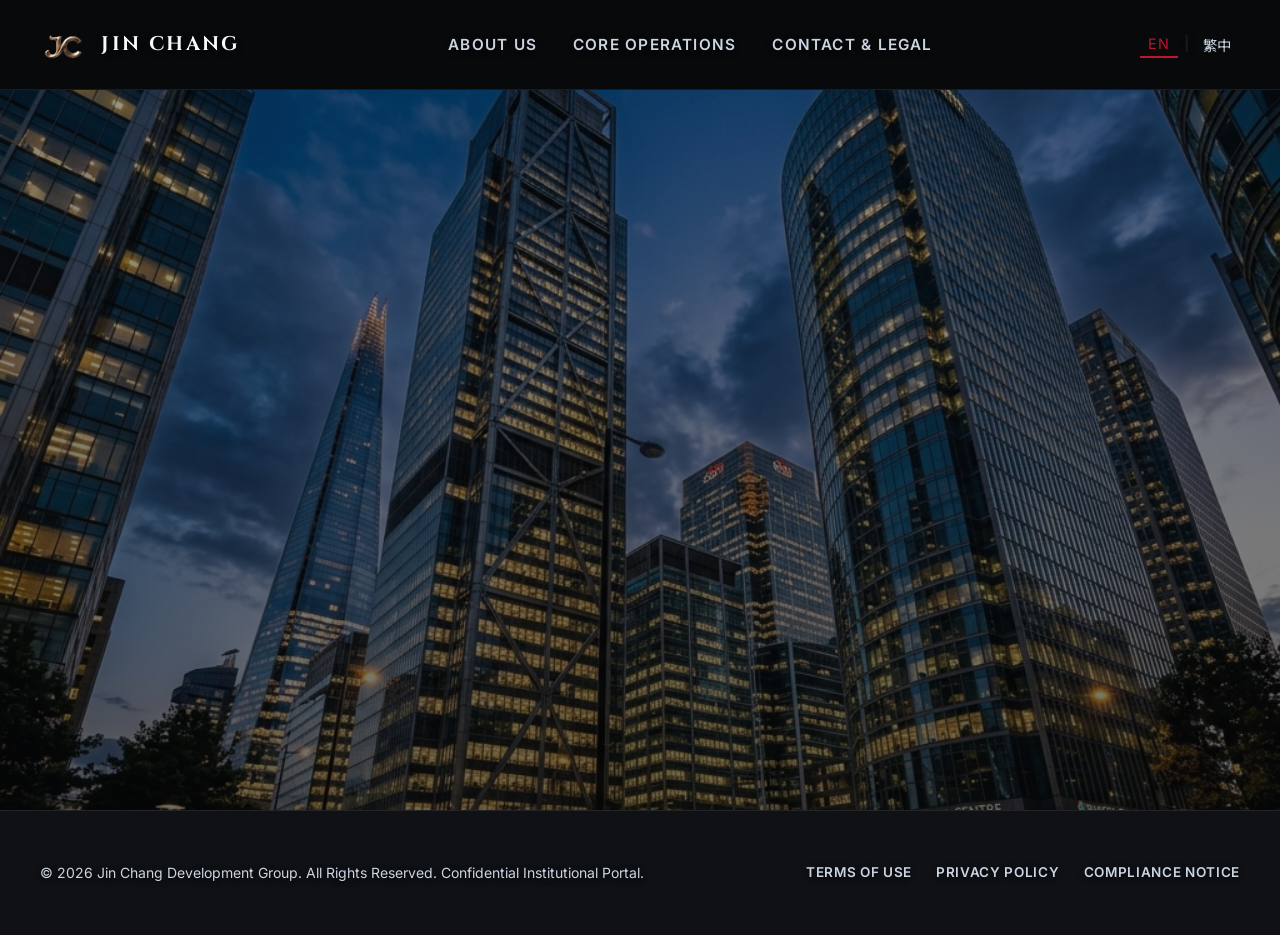
==== index.html @ 1a1d1fd3 "Update contact information and increase base font size" ====
<!DOCTYPE html>
<html lang="zh-Hant-TW" data-lang="zh">

<head>
  <meta charset="UTF-8">
  <meta name="viewport" content="width=device-width, initial-scale=1.0">

  <!-- SEO Meta Tags -->
  <title>Jin Chang 晉昌國際 </title>
  <meta name="description"
    content="晉昌國際 (Jin Chang / Jin Chang Development Group) 是一家專注於跨境資產投資與私募股權的機構。致力於優質資產重組、股權注資與全球資本配置，為機構合作夥伴創造長期價值。">
  <meta name="keywords" content="晉昌國際, 晉昌開發集團, 私募股權, 跨境資產投資, 資產重組, 股權注資, 資本配置, Jin Chang, Private Equity">
  <meta name="author" content="Jin Chang Development Group">

  <!-- Open Graph / Facebook -->
  <meta property="og:type" content="website">
  <meta property="og:url" content="https://www.jinchang.example.com/">
  <meta property="og:title" content="Jin Chang 晉昌國際">
  <meta property="og:description" content="專注於跨境資產重組與私募股權注資，為全球機構合作夥伴提供穩健且具前瞻性的資本配置方案。">
  <meta property="og:image" content="assets/hero-bg.png">

  <!-- Favicon -->
  <link rel="icon" type="image/svg+xml"
    href="data:image/svg+xml,<svg xmlns=%22http://www.w3.org/2000/svg%22 viewBox=%220 0 100 100%22><text y=%22.9em%22 font-size=%2290%22>🏛️</text></svg>">

  <!-- Stylesheet -->
  <link rel="stylesheet" href="css/styles.css">
</head>

<body>

  <!-- Thin Grid Overlay -->
  <div class="bg-grid-overlay"></div>

  <!-- Header Section -->
  <header id="main-header" class="site-header">
    <div class="container header-container">
      <a href="#" class="logo" id="logo-link">
        <!-- High-fidelity Corporate JC Logo Badge -->
        <div class="logo-badge">
          <img src="assets/logo.png" class="logo-image" alt="Jin Chang Logo">
        </div>
        <span class="logo-text">JIN CHANG</span>
      </a>

      <!-- Desktop Navigation -->
      <nav class="desktop-nav" id="desktop-navigation">
        <ul>
          <li>
            <a href="#about" class="nav-link">
              <span class="lang-zh">關於我們</span>
              <span class="lang-en">About Us</span>
            </a>
          </li>
          <li>
            <a href="#operations" class="nav-link">
              <span class="lang-zh">核心運作</span>
              <span class="lang-en">Core Operations</span>
            </a>
          </li>
          <li>
            <a href="#contact" class="nav-link">
              <span class="lang-zh">聯絡與法律</span>
              <span class="lang-en">Contact & Legal</span>
            </a>
          </li>
        </ul>
      </nav>

      <!-- Action Buttons -->
      <div class="header-actions">
        <!-- Language Switcher (Knight Frank Style) -->
        <div class="lang-switcher">
          <button class="lang-btn" id="btn-lang-en">EN</button>
          <span class="lang-divider">|</span>
          <button class="lang-btn" id="btn-lang-zh">繁中</button>
        </div>

        <!-- Mobile Menu Toggle Button -->
        <button id="mobile-menu-toggle" class="burger-menu" aria-label="Open Menu" aria-expanded="false">
          <span></span>
          <span></span>
          <span></span>
        </button>
      </div>
    </div>
  </header>

  <!-- Mobile Drawer Navigation -->
  <div id="mobile-menu" class="mobile-drawer" aria-hidden="true">
    <nav class="mobile-drawer-nav">
      <ul>
        <li>
          <a href="#about" class="mobile-nav-link">
            <span class="lang-zh">關於我們</span>
            <span class="lang-en">About Us</span>
          </a>
        </li>
        <li>
          <a href="#operations" class="mobile-nav-link">
            <span class="lang-zh">核心運作</span>
            <span class="lang-en">Core Operations</span>
          </a>
        </li>
        <li>
          <a href="#contact" class="mobile-nav-link">
            <span class="lang-zh">聯絡與法律</span>
            <span class="lang-en">Contact & Legal</span>
          </a>
        </li>
      </ul>
      <div class="mobile-drawer-actions">
        <a href="#contact" class="btn btn-primary btn-full-width">
          <span class="lang-zh">提交提案</span>
          <span class="lang-en">Submit Proposal</span>
        </a>
      </div>
    </nav>
  </div>

  <main>
    <!-- Hero Section (Bilingual, Knight Frank Split Minimalist Style) -->
    <section id="hero" class="hero-section">
      <div class="container hero-container">
        <div class="hero-content scroll-reveal">
          <span class="hero-badge">
            <span class="lang-zh">私募股權與資產重組</span>
            <span class="lang-en">Private Equity & Asset Realignment</span>
          </span>
          <h1 class="hero-title">
            <span class="lang-zh">跨境資產投資<span>與企業戰略重組</span></span>
            <span class="lang-en">Cross-Border Asset Investment<span>& Strategic Corporate Restructuring</span></span>
          </h1>
          <div class="red-line"></div>
          <p class="hero-subtitle">
            <span class="lang-zh">專注於跨境資本配置、低估值資產重組與股權注資的專業私募股權投資機構，為全球機構合作夥伴與家族辦公室提供穩健且具前瞻性的資本配置方案。</span>
            <span class="lang-en">A bespoke private equity institution managing cross-border capital configuration,
              restructuring of mispriced assets, and strategic equity injections for institutional partners and family
              trusts.</span>
          </p>
          <div class="hero-actions">
            <a href="#contact" class="btn btn-primary">
              <span class="lang-zh">資產收購提案</span>
              <span class="lang-en">Acquisition Proposals</span>
            </a>
            <a href="#about" class="btn btn-secondary">
              <span class="lang-zh">了解機構資訊</span>
              <span class="lang-en">Institutional Access</span>
            </a>
          </div>
        </div>

        <!-- Metric Visual Box -->
        <div class="hero-visual scroll-reveal">
          <div class="hero-visual-box">
            <div class="visual-metric">
              <div class="metric-num">50+</div>
              <div class="metric-label">
                <span class="lang-zh">合作機構</span>
                <span class="lang-en">Partners</span>
              </div>
            </div>
            <div class="visual-metric">
              <div class="metric-num">200+</div>
              <div class="metric-label">
                <span class="lang-zh">成功專案</span>
                <span class="lang-en">Projects</span>
              </div>
            </div>
            <div class="visual-metric">
              <div class="metric-num">99.9%</div>
              <div class="metric-label">
                <span class="lang-zh">上線合規率</span>
                <span class="lang-en">Uptime Compliance</span>
              </div>
            </div>
          </div>
        </div>
      </div>
    </section>

    <!-- About Us Section (關於我們) -->
    <section id="about" class="section-padding">
      <div class="container">
        <div class="about-grid">
          <!-- Institutional Philosophy -->
          <div class="scroll-reveal">
            <span class="section-subtitle">
              <span class="lang-zh">機構概覽</span>
              <span class="lang-en">Institution Profile</span>
            </span>
            <h2 class="section-title">
              <span class="lang-zh">關於我們</span>
              <span class="lang-en">About Us</span>
            </h2>
            <div class="about-philosophy">
              <h3>
                <span class="lang-zh">投資哲學與跨境資本配置</span>
                <span class="lang-en">Investment Philosophy & Capital Allocation</span>
              </h3>
              <p class="lang-zh">
                晉昌國際（Jin Chang Development
                Group）作為一家跨境私募股權與資產投資機構，專注於在全球多個司法管轄區內尋求具備結構性調整空間的資產與企業。我們不對一般公眾提供零售金融或地產仲介服務，而是做為機構合作夥伴在跨境資本配置、債務重組及股權注資時的戰略後盾。
              </p>
              <p class="lang-zh">
                我們堅信「資本保全與價值重塑」的雙重法則。在經濟週期波動中，我們透過深度估值與架構重整，協助面臨流動性瓶頸或治理瓶頸的高價值資產重新恢復生機，進而實現長期、穩健的資本增長。
              </p>
              <p class="lang-en">
                Established on the principles of capital preservation and structural agility, Jin Chang Development
                Group operates as a premier cross-border asset investment and private equity institution. We do not
                provide retail brokerage or general real estate sales to the public. Instead, we act as a strategic
                advisor for institutional partners in managing multi-jurisdictional capital configuration.
              </p>
              <p class="lang-en">
                Our focus lies in unlocking intrinsic value from mispriced corporate assets and distressed holdings,
                restructuring debt profiles, and delivering absolute risk-adjusted returns to our partners through deep
                operational restructuring and capital enhancement.
              </p>
            </div>
          </div>

          <!-- Configuration Pillars -->
          <div class="scroll-reveal capital-pillars">
            <!-- Pillar 1 -->
            <div class="pillar-card">
              <span class="pillar-num">Pillar 01</span>
              <h3 class="pillar-title">
                <span class="lang-zh">資本安全防護</span>
                <span class="lang-en">Capital Preservation</span>
              </h3>
              <p class="pillar-desc">
                <span class="lang-zh">透過跨司法管轄區的信託與法律結構化設計，將地緣政治與匯率風險降至最低，首要確保合夥人核心資產的安全性。</span>
                <span class="lang-en">Minimizing geopolitical and currency risks through rigorous multi-jurisdictional
                  trust and legal structures, ensuring absolute partner asset safety.</span>
              </p>
            </div>
            <!-- Pillar 2 -->
            <div class="pillar-card">
              <span class="pillar-num">Pillar 02</span>
              <h3 class="pillar-title">
                <span class="lang-zh">資產重組活化</span>
                <span class="lang-en">Asset Realignment</span>
              </h3>
              <p class="pillar-desc">
                <span class="lang-zh">專注於價值低估、重組潛力巨大的企業股權與實體資產。藉由債權重組與管理優化，釋放被鎖定的核心資產價值。</span>
                <span class="lang-en">Sourcing undervalued assets and corporate entities to unlock intrinsic value,
                  restructuring debt, and optimizing operational efficiency.</span>
              </p>
            </div>
            <!-- Pillar 3 -->
            <div class="pillar-card">
              <span class="pillar-num">Pillar 03</span>
              <h3 class="pillar-title">
                <span class="lang-zh">機構協同效應</span>
                <span class="lang-en">Institutional Synergy</span>
              </h3>
              <p class="pillar-desc">
                <span class="lang-zh">與全球主權基金、家族辦公室及頂尖金融機構協同合作，建構兼具隱密性與靈活度的股權配置管道。</span>
                <span class="lang-en">Aligning directly with global sovereign wealth funds, family offices, and
                  institutional partners to construct highly flexible and secure investments.</span>
              </p>
            </div>
          </div>
        </div>
      </div>
    </section>

    <!-- Core Operations Section (核心運作流程) -->
    <section id="operations" class="section-padding">
      <div class="container">
        <div class="section-header scroll-reveal">
          <span class="section-subtitle">
            <span class="lang-zh">標準運作流程</span>
            <span class="lang-en">Structured Operations</span>
          </span>
          <h2 class="section-title">
            <span class="lang-zh">核心運作</span>
            <span class="lang-en">Core Operations</span>
          </h2>
          <p class="section-desc">
            <span class="lang-zh">我們針對每一筆資產的收購與注資，皆遵循頂級機構的 4 階段標準運作流程（SOP），以科學、嚴謹的框架保障投資目標的順利達成。</span>
            <span class="lang-en">We follow a strict 4-phase Standard Operating Procedure (SOP) for asset acquisition,
              restructuring, and equity injection, providing a robust risk-insulated framework.</span>
          </p>
        </div>

        <div class="operations-timeline">
          <!-- Stage 1 -->
          <div class="timeline-item scroll-reveal">
            <div class="timeline-badge">I</div>
            <div class="timeline-content">
              <h3 class="timeline-stage-title">Acquisition & Origination</h3>
              <span class="timeline-stage-title-zh">
                <span class="lang-zh">階段一：資產篩選與估值</span>
                <span class="lang-en">Stage 1: Asset Sourcing & Evaluation</span>
              </span>
              <p class="timeline-text">
                <span
                  class="lang-zh">利用全球合作網絡，主動發掘處於特殊狀況、價值被低估或面臨跨境架構調整需求的優質實體資產與股權。經由內部專家小組初步篩選後，進行基於現金流與清算價值的評估。</span>
                <span class="lang-en">Rigorous identification of undervalued, distressed, or operationally bottlenecked
                  assets. We apply strict proprietary filters to isolate assets with significant structural
                  upside.</span>
              </p>
            </div>
          </div>

          <!-- Stage 2 -->
          <div class="timeline-item scroll-reveal">
            <div class="timeline-badge">II</div>
            <div class="timeline-content">
              <h3 class="timeline-stage-title">Due Diligence & Structuring</h3>
              <span class="timeline-stage-title-zh">
                <span class="lang-zh">階段二：架構設計與深度審查</span>
                <span class="lang-en">Stage 2: Structuring & Audits</span>
              </span>
              <p class="timeline-text">
                <span class="lang-zh">啟動法務、財務、稅務及跨境監管合規的全面盡職調查。針對資產特性設計精準的持股架構與風險隔離機制，以確保交易結構在稅務效益與合規性上達到最優配置。</span>
                <span class="lang-en">Exhaustive legal, fiscal, and operational audits. Our multi-jurisdictional experts
                  structure tax-efficient, risk-insulated investment vehicles to safeguard partner capital.</span>
              </p>
            </div>
          </div>

          <!-- Stage 3 -->
          <div class="timeline-item scroll-reveal">
            <div class="timeline-badge">III</div>
            <div class="timeline-content">
              <h3 class="timeline-stage-title">Capital Injection & Revitalization</h3>
              <span class="timeline-stage-title-zh">
                <span class="lang-zh">階段三：私募注資與營運活化</span>
                <span class="lang-en">Stage 3: Equity Injection & Revitalization</span>
              </span>
              <p class="timeline-text">
                <span
                  class="lang-zh">執行股權收購或結構性債資注入，提供資產重整所需的流動性。同時，派駐核心重組團隊介入資產營運或改組董事會，實施降本增效、資產處置等重組措施，徹底活化資產效能。</span>
                <span class="lang-en">Direct private equity deployment paired with operational restructuring. We
                  overhaul management, streamline cost structures, and inject liquidity to revive asset
                  efficiency.</span>
              </p>
            </div>
          </div>

          <!-- Stage 4 -->
          <div class="timeline-item scroll-reveal">
            <div class="timeline-badge">IV</div>
            <div class="timeline-content">
              <h3 class="timeline-stage-title">Value Realization & Exit</h3>
              <span class="timeline-stage-title-zh">
                <span class="lang-zh">階段四：退出機制與價值實現</span>
                <span class="lang-en">Stage 4: Exit & Realization</span>
              </span>
              <p class="timeline-text">
                <span
                  class="lang-zh">當資產營運與財務指標達到預期軌道後，透過跨國併購（M&A）、管理層回購（MBO）或特定機構私募轉讓等成熟管道實施股權退出，為合作之機構投資人實現溢價回報與資本套現。</span>
                <span class="lang-en">Executing planned exits through mergers & acquisitions (M&A), management buyouts
                  (MBO), or structured secondary market transactions, delivering optimized returns.</span>
              </p>
            </div>
          </div>
        </div>
      </div>
    </section>

    <!-- Contact & Legal Notice Section (聯絡與法律合規) -->
    <section id="contact" class="section-padding">
      <div class="container">
        <div class="contact-grid">
          <!-- Left side: Contact Channels -->
          <div class="scroll-reveal contact-info-block">
            <div>
              <span class="section-subtitle">
                <span class="lang-zh">聯絡諮詢</span>
                <span class="lang-en">Connect With Us</span>
              </span>
              <h2 class="section-title">
                <span class="lang-zh">投資人關係</span>
                <span class="lang-en">Investor Relations</span>
              </h2>
              <p class="section-desc" style="margin-bottom: 20px;">
                <span class="lang-zh">本機構僅受理合格機構投資者與資產收購提案之諮詢，不對公眾開放零售業務。</span>
                <span class="lang-en">We accept inquiries solely from qualified institutional investors and asset
                  acquisition proposals. No retail brokerage is provided.</span>
              </p>
            </div>

            <div class="contact-channel">
              <h4>
                <span class="lang-zh">資產收購與股權重組提案專用信箱</span>
                <span class="lang-en">Asset Acquisition Proposals</span>
              </h4>
              <p>jcdevsupport@jinchangdev.com</p>
            </div>

            <div class="contact-channel">
              <h4>
                <span class="lang-zh">機構合夥人關係聯絡信箱</span>
                <span class="lang-en">Investor Relations</span>
              </h4>
              <p>jcdevsupport@jinchangdev.com</p>
            </div>

            <div class="contact-channel">
              <h4>
                <span class="lang-zh">公司電話</span>
                <span class="lang-en">Company Phone</span>
              </h4>
              <p>02-2462-2597</p>
            </div>

            <div class="contact-channel">
              <h4>
                <span class="lang-zh">總部地址</span>
                <span class="lang-en">Headquarters</span>
              </h4>
              <p>22nd Floor, No. 285, Section 2, Taiwan Avenue, Taichung City</p>
              <span class="detail-label">
                <span class="lang-zh">台中市西區台灣大道二段285號22樓</span>
                <span class="lang-en">22nd Floor, No. 285, Section 2, Taiwan Avenue, West District, Taichung City</span>
              </span>
            </div>
          </div>

          <!-- Right side: Contact Form -->
          <div class="scroll-reveal contact-form-card">
            <form id="contact-form" novalidate>
              <!-- Honeypot Field for Spam Protection (Bots will fill this, humans won't see it) -->
              <input type="text" name="_honey" style="display:none" tabindex="-1" autocomplete="off">
              
              <div class="form-group">
                <label for="company" class="form-label-styled">
                  <span class="lang-zh">機構或企業全稱 *</span>
                  <span class="lang-en">Institution Name *</span>
                </label>
                <input type="text" id="company" name="company" class="form-input-styled" required
                  autocomplete="organization">
                <span class="error-msg" id="company-error">
                  <span class="lang-zh">請輸入機構或企業名稱</span>
                  <span class="lang-en">Please enter your institution name</span>
                </span>
              </div>

              <div class="form-row">
                <div class="form-group">
                  <label for="name" class="form-label-styled">
                    <span class="lang-zh">聯絡代表人 *</span>
                    <span class="lang-en">Representative Name *</span>
                  </label>
                  <input type="text" id="name" name="name" class="form-input-styled" required autocomplete="name">
                  <span class="error-msg" id="name-error">
                    <span class="lang-zh">請輸入代表人姓名</span>
                    <span class="lang-en">Please enter representative name</span>
                  </span>
                </div>
                <div class="form-group">
                  <label for="email" class="form-label-styled">
                    <span class="lang-zh">機構公務信箱 *</span>
                    <span class="lang-en">Institutional Email *</span>
                  </label>
                  <input type="email" id="email" name="email" class="form-input-styled" required autocomplete="email">
                  <span class="error-msg" id="email-error">
                    <span class="lang-zh">請輸入正確的機構電子信箱</span>
                    <span class="lang-en">Please enter a valid institutional email</span>
                  </span>
                </div>
              </div>

              <div class="form-group">
                <label for="message" class="form-label-styled">
                  <span class="lang-zh">提案或諮詢概述 *</span>
                  <span class="lang-en">Proposal / Inquiry Details *</span>
                </label>
                <textarea id="message" name="message" class="form-input-styled text-area" required></textarea>
                <span class="error-msg" id="message-error">
                  <span class="lang-zh">請輸入您的提案或諮詢概述</span>
                  <span class="lang-en">Please enter inquiry details</span>
                </span>
              </div>

              <button type="submit" class="btn btn-primary btn-full-width" id="form-submit-btn">
                <span class="lang-zh">安全送出諮詢表單</span>
                <span class="lang-en">Submit Secure Inquiry</span>
              </button>

              <div id="form-success-msg" class="success-message" aria-live="polite">
                <span class="lang-zh">諮詢表單已安全加密送出。我們的投資團隊將於48小時內進行評估與回覆。</span>
                <span class="lang-en">Inquiry successfully encrypted and dispatched. Our investment team will review
                  within 48 hours.</span>
              </div>
            </form>
          </div>
        </div>

        <!-- Compliance Legal Notice (密密麻麻法律免責聲明小字，極重要) -->
        <div class="legal-notice-box scroll-reveal">
          <h3 class="legal-notice-title">
            <span class="lang-zh">法規合規與免責聲明</span>
            <span class="lang-en">Compliance & Legal Disclaimers</span>
          </h3>
          <div class="legal-notice-text">
            <div class="lang-zh">
              <p>
                <strong>重要法律聲明：</strong>晉昌開發集團（連同其子公司、關聯企業及管理的投資主體，合稱「晉昌國際」或「晉昌資本」）為一家獨立的跨境私募股權與資產投資機構。本網站所載資訊僅供參考，且僅針對台灣、香港、新加坡、美國、英國及其他適用司法管轄區內相關金融法規所定義之「專業投資者」、「合格機構買家」、「合格投資人」及「符合條件之交易對手」。本網站並非針對一般散戶或公眾成員，且其所載資訊亦無意分發予散戶或公眾成員使用。
              </p>
              <p>
                <strong>無要約或招攬：</strong>在任何情況下，本網站上的任何內容均不得解釋為出售要約、招攬購買要約或購買任何證券、衍生性商品、共同基金、不動產投資信託（REIT）或其他金融工具的建議。晉昌國際不向一般散戶招攬公眾存款，亦不提供散戶財富管理、證券經紀或大眾地產仲介服務。本網站亦不對外宣傳或招募公眾投資計劃。
              </p>
              <p>
                <strong>投資風險聲明：</strong>私募股權與跨境資產收購涉及極高的風險、複雜性及低流動性。在不良資產重組與企業資本重整中的資本配置可能導致所部署資本的全部損失。過去的結構性表現不保證未來的結果，多司法管轄區資產的價值受到利率、外匯管制、稅法修訂及地緣關係變動等因素的劇烈波動影響。機構合夥人在與晉昌國際進行任何交易之前，必須完全依賴其自身獨立的法律、財務及稅務盡職調查。
              </p>
              <p>
                <strong>法規限制：</strong>本網站資訊的分發在某些司法管轄區可能受到法律限制。訪問本網站的人員必須自行了解並遵守所有適用限制。訪問本網站即代表您證明自己符合機構交易對手的法規條件，並同意遵守晉昌國際的服務條款及隱私權政策。
              </p>
            </div>
            <div class="lang-en">
              <p>
                <strong>IMPORTANT NOTICE:</strong> JIN CHANG DEVELOPMENT GROUP (together with its subsidiaries,
                affiliates, and managed investment entities, collectively referred to as "Jin Chang") is an independent
                cross-border private equity and asset investment firm. The information provided on this website is for
                informational purposes only and is intended exclusively for "professional investors," "qualified
                institutional buyers," "accredited investors," and "eligible counterparties" under the relevant
                financial regulations of Taiwan, Hong Kong, Singapore, the United States, the United Kingdom, and other
                applicable jurisdictions. This website is NOT directed at, and the information contained herein is not
                intended for distribution to or use by, retail clients or members of the general public.
              </p>
              <p>
                <strong>NO OFFER OR SOLICITATION:</strong> Under no circumstances should any material on this website be
                construed as an offer to sell, a solicitation of an offer to buy, or a recommendation to purchase any
                security, derivative, mutual fund, real estate investment trust (REIT), or other financial instruments.
                Jin Chang does not solicit public deposits, nor does it offer retail wealth management, brokerage, or
                real estate agency services to individual retail clients. No public investment funds or collective
                investment schemes are marketed on or through this website.
              </p>
              <p>
                <strong>INVESTMENT RISK STATEMENT:</strong> Private equity and cross-border asset acquisitions involve
                an exceptionally high degree of risk, complexity, and illiquidity. Capital allocations in distressed
                asset restructuring and corporate recapitalization may result in a total loss of the capital deployed.
                Past structural performance is not a guarantee of future outcomes, and valuations of
                multi-jurisdictional assets are subject to severe fluctuations arising from interest rates, foreign
                exchange controls, tax law revisions, and changes in geopolitical relationships. Institutional partners
                must rely solely on their own independent legal, financial, and tax due diligence prior to executing any
                transaction with Jin Chang.
              </p>
              <p>
                <strong>REGULATORY RESTRICTIONS:</strong> The distribution of information on this website may be
                restricted by law in certain jurisdictions. Persons who access this website are required to inform
                themselves of, and to observe, any such restrictions. By accessing this website, you certify that you
                meet the regulatory qualifications of an institutional counterparty and agree to be bound by the Terms
                of Use and Privacy Policy of Jin Chang.
              </p>
            </div>
          </div>
        </div>
      </div>
    </section>
  </main>

  <!-- Footer Section (極簡) -->
  <footer class="site-footer">
    <div class="container footer-container">
      <p class="footer-copy">
        <span class="lang-zh">&copy; 2026 晉昌開發集團 版權所有. 機密機構特許門戶.</span>
        <span class="lang-en">&copy; 2026 Jin Chang Development Group. All Rights Reserved. Confidential Institutional
          Portal.</span>
      </p>
      <div class="footer-links">
        <a href="#" class="footer-link">
          <span class="lang-zh">使用條款</span>
          <span class="lang-en">Terms of Use</span>
        </a>
        <a href="#" class="footer-link">
          <span class="lang-zh">隱私權政策</span>
          <span class="lang-en">Privacy Policy</span>
        </a>
        <a href="#" class="footer-link">
          <span class="lang-zh">合規聲明</span>
          <span class="lang-en">Compliance Notice</span>
        </a>
      </div>
    </div>
  </footer>

  <!-- Scripts -->
  <script src="js/main.js" defer></script>
</body>

</html>
---- css/styles.css ----
/* ==========================================================================
   Jin Chang (晉昌國際) - Knight Frank Corporate Style System
   ========================================================================== */

/* --------------------------------------------------------------------------
   1. Google Fonts Import (Cinzel for Headers, Inter & Noto Sans TC for Body)
   -------------------------------------------------------------------------- */
@import url('https://fonts.googleapis.com/css2?family=Cinzel:wght@400;500;600;700;800&family=Inter:wght@300;400;500;600;700&family=Noto+Sans+TC:wght@300;400;500;700;900&display=swap');

:root {
  /* Color Palette - Knight Frank Corporate Dark Style */
  --bg-base: #08090b;
  --bg-surface: #0f1115;
  --bg-surface-opaque: #0d0f12;
  --border-color: rgba(255, 255, 255, 0.08);
  --border-color-muted: rgba(255, 255, 255, 0.03);
  
  --primary: #c3142f; /* Knight Frank Signature Crimson Red */
  --primary-glow: rgba(195, 20, 47, 0.15);
  --primary-hover: #a61026;
  
  --accent: #f8f9fa; /* Off-White accent */
  --text-main: #f8fafc; /* Lighter Slate Gray */
  --text-muted: #cbd5e1; /* Lighter Slate Gray for better contrast */
  --text-inverse: #ffffff;

  /* Effects & Borders */
  --shadow-sm: 0 2px 8px rgba(15, 23, 42, 0.04);
  --shadow-md: 0 10px 30px rgba(15, 23, 42, 0.06);
  --shadow-lg: 0 20px 50px rgba(15, 23, 42, 0.1);
  
  --glass-bg: rgba(255, 255, 255, 0.9);
  --glass-border: rgba(197, 168, 128, 0.1);
  --glass-blur: blur(12px);
  
  --transition-fast: 0.2s cubic-bezier(0.25, 1, 0.5, 1);
  --transition-normal: 0.4s cubic-bezier(0.25, 1, 0.5, 1);
  --transition-slow: 0.8s cubic-bezier(0.25, 1, 0.5, 1);
  
  --radius-sm: 2px; /* Sharp, precise borders */
  --radius-md: 4px;
  --radius-lg: 8px;
  --radius-full: 9999px;

  /* Fonts */
  --font-serif: 'Cinzel', serif;
  --font-sans: 'Inter', 'Noto Sans TC', -apple-system, BlinkMacSystemFont, "Segoe UI", Roboto, sans-serif;
  
  --header-height: 90px;
}

/* --------------------------------------------------------------------------
   2. Language Switching Display Logic (Genius CSS display switcher)
   -------------------------------------------------------------------------- */
[data-lang="zh"] .lang-en {
  display: none !important;
}

[data-lang="en"] .lang-zh {
  display: none !important;
}

/* --------------------------------------------------------------------------
   3. Reset & Base Styles
   -------------------------------------------------------------------------- */
*, *::before, *::after {
  box-sizing: border-box;
  margin: 0;
  padding: 0;
}

html {
  font-size: 18px;
  scroll-behavior: smooth;
  scroll-padding-top: var(--header-height);
  background-color: var(--bg-base);
}

body {
  font-family: var(--font-sans);
  background: 
    linear-gradient(rgba(8, 9, 11, 0.4), rgba(8, 9, 11, 0.6)),
    url('../assets/financial_skyscrapers.png') no-repeat center center fixed;
  background-size: cover;
  color: var(--text-main);
  text-shadow: 0 2px 6px rgba(0, 0, 0, 0.8);
  line-height: 1.7;
  -webkit-font-smoothing: antialiased;
  -moz-osx-font-smoothing: grayscale;
  overflow-x: hidden;
  position: relative;
  transition: background-color var(--transition-normal), color var(--transition-normal);
}

a {
  color: inherit;
  text-decoration: none;
  transition: color var(--transition-fast);
}

ul, ol {
  list-style: none;
}

img, svg {
  max-width: 100%;
  height: auto;
  display: block;
}

button, input, select, textarea {
  font-family: inherit;
  font-size: inherit;
  color: inherit;
  background: none;
  border: none;
  outline: none;
}

button {
  cursor: pointer;
}

/* Scrollbar */
::-webkit-scrollbar {
  width: 6px;
}
::-webkit-scrollbar-track {
  background: var(--bg-base);
}
::-webkit-scrollbar-thumb {
  background: var(--border-color);
  border-radius: var(--radius-full);
}
::-webkit-scrollbar-thumb:hover {
  background: var(--primary);
}

/* --------------------------------------------------------------------------
   4. Typography & Utility Layout
   -------------------------------------------------------------------------- */
.container {
  width: 100%;
  max-width: 1280px;
  margin: 0 auto;
  padding: 0 40px;
}

@media (max-width: 768px) {
  .container {
    padding: 0 24px;
  }
}

.section-padding {
  padding: 120px 0;
}

@media (max-width: 768px) {
  .section-padding {
    padding: 80px 0;
  }
}

.section-header {
  margin-bottom: 70px;
  max-width: 800px;
}

.section-title {
  font-family: var(--font-serif);
  font-size: 2.3rem;
  font-weight: 600;
  letter-spacing: 0.08em;
  text-transform: uppercase;
  margin-bottom: 20px;
  color: var(--text-main);
  position: relative;
  display: inline-block;
  padding-bottom: 8px;
}

.section-title::after {
  content: '';
  position: absolute;
  bottom: 0;
  left: 0;
  width: 40px;
  height: 2px;
  background-color: var(--primary);
}

.section-subtitle {
  font-family: var(--font-serif);
  font-size: 0.85rem;
  font-weight: 700;
  letter-spacing: 0.2em;
  text-transform: uppercase;
  color: var(--primary);
  margin-bottom: 12px;
  display: block;
}

.section-desc {
  font-size: 1.05rem;
  color: var(--text-muted);
  max-width: 700px;
  font-weight: 300;
}

/* Red line divider */
.red-line {
  width: 60px;
  height: 2px;
  background-color: var(--primary);
  margin: 24px 0;
}

.red-line.center {
  margin: 24px auto;
}

/* --------------------------------------------------------------------------
   5. Background Aesthetic & Grid Overlay (Knight Frank Style)
   -------------------------------------------------------------------------- */
.bg-grid-overlay {
  position: fixed;
  top: 0;
  left: 0;
  width: 100%;
  height: 100%;
  background-image: 
    linear-gradient(to right, rgba(255, 255, 255, 0.015) 1px, transparent 1px),
    linear-gradient(to bottom, rgba(255, 255, 255, 0.015) 1px, transparent 1px);
  background-size: 60px 60px;
  z-index: -2;
  pointer-events: none;
}

/* --------------------------------------------------------------------------
   6. Buttons (Minimal & Sharp)
   -------------------------------------------------------------------------- */
.btn {
  display: inline-flex;
  align-items: center;
  justify-content: center;
  gap: 12px;
  font-family: var(--font-sans);
  font-size: 0.85rem;
  font-weight: 600;
  letter-spacing: 0.1em;
  text-transform: uppercase;
  padding: 16px 36px;
  border-radius: var(--radius-sm);
  transition: all var(--transition-fast);
  position: relative;
  cursor: pointer;
}

.btn-primary {
  background: var(--primary);
  color: var(--text-inverse);
  border: 1px solid var(--primary);
}

.btn-primary:hover {
  background: var(--primary-hover);
  border-color: var(--primary-hover);
  box-shadow: 0 4px 12px rgba(195, 20, 47, 0.15);
}

.btn-secondary {
  background: transparent;
  color: var(--text-main);
  border: 1px solid var(--text-main);
}

.btn-secondary:hover {
  background: var(--text-main);
  color: var(--text-inverse);
}

.btn-lg {
  padding: 18px 44px;
}

.btn-full-width {
  width: 100%;
}

/* --------------------------------------------------------------------------
   7. Navigation Header
   -------------------------------------------------------------------------- */
.site-header {
  position: fixed;
  top: 0;
  left: 0;
  width: 100%;
  height: var(--header-height);
  z-index: 1000;
  background: var(--bg-base);
  transition: all var(--transition-normal);
  display: flex;
  align-items: center;
  border-bottom: 1px solid var(--border-color);
}

.site-header.header-scrolled {
  height: 80px;
  box-shadow: var(--shadow-sm);
}

.header-container {
  display: flex;
  justify-content: space-between;
  align-items: center;
  width: 100%;
}

.logo {
  display: flex;
  align-items: center;
  gap: 12px;
  font-family: var(--font-serif);
  font-size: 1.1rem;
  font-weight: 700;
  letter-spacing: 0.12em;
  color: var(--text-main);
}

.logo-badge {
  height: 32px;
  width: auto;
  background-color: transparent;
  display: flex;
  align-items: center;
  justify-content: center;
  overflow: hidden;
  transition: transform var(--transition-fast);
}

.logo-image {
  height: 100%;
  width: auto;
  object-fit: contain;
}

.desktop-nav ul {
  display: flex;
  gap: 36px;
}

.nav-link {
  font-family: var(--font-sans);
  font-size: 0.85rem;
  font-weight: 600;
  letter-spacing: 0.08em;
  text-transform: uppercase;
  color: var(--text-muted);
  position: relative;
  padding: 8px 0;
  transition: color var(--transition-fast);
}

.nav-link:hover, .nav-link.active {
  color: var(--primary);
}

.nav-link::after {
  content: '';
  position: absolute;
  bottom: 0;
  left: 0;
  width: 100%;
  height: 2px;
  background-color: var(--primary);
  transform: scaleX(0);
  transform-origin: right;
  transition: transform var(--transition-fast);
}

.nav-link:hover::after, .nav-link.active::after {
  transform: scaleX(1);
  transform-origin: left;
}

.header-actions {
  display: flex;
  align-items: center;
  gap: 24px;
}

/* Language Switcher Styling */
.lang-switcher {
  display: flex;
  align-items: center;
  gap: 6px;
  font-family: var(--font-sans);
  font-size: 0.8rem;
  font-weight: 700;
}

.lang-btn {
  color: var(--text-muted);
  cursor: pointer;
  transition: color var(--transition-fast);
  padding: 4px 8px;
  text-transform: uppercase;
  letter-spacing: 0.05em;
}

.lang-btn:hover {
  color: var(--primary);
}

.lang-btn.active {
  color: var(--primary);
  border-bottom: 2px solid var(--primary);
}

.lang-divider {
  color: var(--border-color);
  user-select: none;
}

/* Mobile Hamburger Menu */
.burger-menu {
  display: none;
  width: 44px;
  height: 44px;
  flex-direction: column;
  justify-content: center;
  align-items: center;
  gap: 5px;
  border-radius: var(--radius-sm);
  border: 1px solid var(--border-color);
  background: transparent;
}

.burger-menu span {
  display: block;
  width: 18px;
  height: 2px;
  background-color: var(--text-main);
  transition: transform var(--transition-fast), opacity var(--transition-fast);
}

.burger-menu[aria-expanded="true"] span:nth-child(1) {
  transform: translateY(7px) rotate(45deg);
}

.burger-menu[aria-expanded="true"] span:nth-child(2) {
  opacity: 0;
}

.burger-menu[aria-expanded="true"] span:nth-child(3) {
  transform: translateY(-7px) rotate(-45deg);
}

@media (max-width: 992px) {
  .desktop-nav {
    display: none;
  }
  .burger-menu {
    display: flex;
  }
}

/* --------------------------------------------------------------------------
   8. Mobile Drawer Navigation
   -------------------------------------------------------------------------- */
.mobile-drawer {
  position: fixed;
  top: var(--header-height);
  left: 0;
  width: 100%;
  height: calc(100vh - var(--header-height));
  background: var(--bg-base);
  z-index: 999;
  display: none;
  padding: 60px 40px;
  border-top: 1px solid var(--border-color);
  transform: translateY(-10px);
  opacity: 0;
  transition: transform var(--transition-normal), opacity var(--transition-normal);
}

.mobile-drawer.open {
  display: block;
  transform: translateY(0);
  opacity: 1;
}

.mobile-drawer-nav ul {
  display: flex;
  flex-direction: column;
  gap: 30px;
  margin-bottom: 60px;
}

.mobile-nav-link {
  font-family: var(--font-sans);
  font-size: 1.15rem;
  font-weight: 700;
  letter-spacing: 0.05em;
  text-transform: uppercase;
  color: var(--text-main);
  display: block;
}

.mobile-drawer-actions {
  border-top: 1px solid var(--border-color);
  padding-top: 40px;
}

/* --------------------------------------------------------------------------
   9. Hero Section (Full width split minimalist layout)
   -------------------------------------------------------------------------- */
.hero-section {
  position: relative;
  min-height: 85vh;
  padding-top: var(--header-height);
  display: flex;
  align-items: center;
  border-bottom: 1px solid var(--border-color);
  background: linear-gradient(to right, rgba(8, 9, 11, 0.5) 30%, rgba(8, 9, 11, 0) 100%);
}

.hero-container {
  display: grid;
  grid-template-columns: 1.2fr 0.8fr;
  gap: 60px;
  align-items: center;
}

@media (max-width: 992px) {
  .hero-container {
    grid-template-columns: 1fr;
    text-align: center;
    gap: 40px;
  }
}

.hero-content {
  display: flex;
  flex-direction: column;
  align-items: flex-start;
}

@media (max-width: 992px) {
  .hero-content {
    align-items: center;
  }
}

.hero-badge {
  font-family: var(--font-sans);
  font-size: 0.75rem;
  font-weight: 700;
  letter-spacing: 0.15em;
  text-transform: uppercase;
  color: var(--primary);
  margin-bottom: 20px;
  border-left: 3px solid var(--primary);
  padding-left: 12px;
  line-height: 1;
}

.hero-title {
  font-family: var(--font-serif);
  font-size: 3rem;
  font-weight: 700;
  line-height: 1.2;
  letter-spacing: 0.05em;
  text-transform: uppercase;
  margin-bottom: 24px;
}

.hero-title span {
  display: block;
  font-size: 1.8rem;
  font-weight: 400;
  letter-spacing: 0.08em;
  color: var(--text-muted);
  margin-top: 8px;
}

@media (max-width: 768px) {
  .hero-title {
    font-size: 2.2rem;
  }
  .hero-title span {
    font-size: 1.3rem;
  }
}

.hero-subtitle {
  font-size: 1.05rem;
  font-weight: 400;
  color: var(--text-muted);
  max-width: 680px;
  line-height: 1.8;
  margin-bottom: 40px;
}

.hero-actions {
  display: flex;
  gap: 20px;
}

@media (max-width: 576px) {
  .hero-actions {
    flex-direction: column;
    width: 100%;
  }
}

.hero-visual {
  display: flex;
  justify-content: center;
  position: relative;
}

.hero-visual-box {
  width: 100%;
  max-width: 380px;
  aspect-ratio: 1;
  border: 1px solid var(--border-color);
  background: var(--bg-base);
  display: flex;
  flex-direction: column;
  justify-content: center;
  padding: 40px;
  box-shadow: var(--shadow-md);
  position: relative;
}

.hero-visual-box::before {
  content: '';
  position: absolute;
  top: -8px;
  right: -8px;
  width: 100%;
  height: 100%;
  border: 1px solid var(--primary);
  z-index: -1;
  pointer-events: none;
}

.visual-metric {
  border-bottom: 1px solid var(--border-color);
  padding-bottom: 20px;
  margin-bottom: 20px;
}

.visual-metric:last-child {
  border-bottom: none;
  padding-bottom: 0;
  margin-bottom: 0;
}

.metric-num {
  font-family: var(--font-serif);
  font-size: 2.2rem;
  font-weight: 700;
  color: var(--primary);
  line-height: 1.1;
}

.metric-label {
  font-size: 0.8rem;
  font-weight: 600;
  text-transform: uppercase;
  color: var(--text-muted);
  letter-spacing: 0.1em;
  margin-top: 4px;
}

/* --------------------------------------------------------------------------
   10. About Us Section (關於我們)
   -------------------------------------------------------------------------- */
.about-grid {
  display: grid;
  grid-template-columns: 1fr 1fr;
  gap: 80px;
  align-items: center;
}

@media (max-width: 992px) {
  .about-grid {
    grid-template-columns: 1fr;
    gap: 50px;
  }
}

.about-philosophy {
  border-left: 2px solid var(--primary);
  padding-left: 32px;
}

@media (max-width: 576px) {
  .about-philosophy {
    padding-left: 20px;
  }
}

.about-philosophy h3 {
  font-family: var(--font-serif);
  font-size: 1.4rem;
  font-weight: 600;
  letter-spacing: 0.05em;
  color: var(--text-main);
  margin-bottom: 20px;
  text-transform: uppercase;
}

.about-philosophy p {
  color: var(--text-muted);
  font-weight: 400;
  margin-bottom: 24px;
  font-size: 0.98rem;
}

.capital-pillars {
  display: grid;
  grid-template-columns: 1fr;
  gap: 24px;
}

.pillar-card {
  padding: 30px;
  background-color: var(--bg-surface);
  border: 1px solid var(--border-color);
  border-radius: var(--radius-sm);
  transition: all var(--transition-fast);
}

.pillar-card:hover {
  border-color: var(--primary);
  background-color: var(--bg-base);
  box-shadow: var(--shadow-sm);
}

.pillar-num {
  font-family: var(--font-sans);
  font-size: 0.75rem;
  font-weight: 700;
  letter-spacing: 0.15em;
  color: var(--primary);
  display: block;
  margin-bottom: 8px;
  text-transform: uppercase;
}

.pillar-title {
  font-family: var(--font-serif);
  font-size: 1.15rem;
  font-weight: 600;
  letter-spacing: 0.05em;
  margin-bottom: 10px;
  text-transform: uppercase;
  color: var(--text-main);
}

.pillar-desc {
  font-size: 0.95rem;
  color: var(--text-muted);
  font-weight: 400;
}

/* --------------------------------------------------------------------------
   11. Core Operations Section (核心運作流程)
   -------------------------------------------------------------------------- */
.operations-timeline {
  position: relative;
  max-width: 960px;
  margin: 60px auto 0;
}

.operations-timeline::before {
  content: '';
  position: absolute;
  top: 0;
  bottom: 0;
  left: 50%;
  width: 2px;
  background-color: var(--border-color);
  transform: translateX(-50%);
}

@media (max-width: 768px) {
  .operations-timeline::before {
    left: 20px;
  }
}

.timeline-item {
  position: relative;
  width: 50%;
  padding: 15px 40px;
  box-sizing: border-box;
}

.timeline-item:nth-child(odd) {
  left: 0;
  text-align: right;
}

.timeline-item:nth-child(even) {
  left: 50%;
  text-align: left;
}

@media (max-width: 768px) {
  .timeline-item {
    width: 100%;
    left: 0 !important;
    text-align: left !important;
    padding: 15px 0 15px 45px;
  }
}

.timeline-badge {
  position: absolute;
  top: 24px;
  width: 30px;
  height: 30px;
  border-radius: var(--radius-full);
  background-color: var(--bg-base);
  border: 2px solid var(--primary);
  display: flex;
  align-items: center;
  justify-content: center;
  font-family: var(--font-serif);
  font-size: 0.8rem;
  font-weight: 700;
  color: var(--primary);
  z-index: 10;
}

.timeline-item:nth-child(odd) .timeline-badge {
  right: -15px;
}

.timeline-item:nth-child(even) .timeline-badge {
  left: -15px;
}

@media (max-width: 768px) {
  .timeline-item .timeline-badge {
    left: 5px !important;
    right: auto !important;
  }
}

.timeline-content {
  padding: 28px;
  background-color: var(--bg-base);
  border: 1px solid var(--border-color);
  border-radius: var(--radius-sm);
  transition: all var(--transition-fast);
}

.timeline-content:hover {
  border-color: var(--primary);
  box-shadow: var(--shadow-sm);
}

.timeline-stage-title {
  font-family: var(--font-serif);
  font-size: 1.15rem;
  font-weight: 700;
  letter-spacing: 0.05em;
  margin-bottom: 6px;
  color: var(--primary);
  text-transform: uppercase;
}

.timeline-stage-title-zh {
  font-size: 0.85rem;
  font-weight: 700;
  letter-spacing: 0.05em;
  color: var(--text-main);
  margin-bottom: 14px;
  display: block;
}

.timeline-text {
  font-size: 0.92rem;
  color: var(--text-muted);
  font-weight: 400;
  line-height: 1.6;
}

/* --------------------------------------------------------------------------
   12. Contact & Legal Notice Section (聯絡與法律合規)
   -------------------------------------------------------------------------- */
.contact-grid {
  display: grid;
  grid-template-columns: 1fr 1.2fr;
  gap: 80px;
  align-items: start;
}

@media (max-width: 992px) {
  .contact-grid {
    grid-template-columns: 1fr;
    gap: 50px;
  }
}

.contact-info-block {
  display: flex;
  flex-direction: column;
  gap: 36px;
}

.contact-channel {
  border-bottom: 1px solid var(--border-color);
  padding-bottom: 20px;
}

.contact-channel h4 {
  font-family: var(--font-sans);
  font-size: 0.75rem;
  font-weight: 700;
  letter-spacing: 0.15em;
  color: var(--primary);
  text-transform: uppercase;
  margin-bottom: 8px;
}

.contact-channel p {
  font-size: 1.05rem;
  font-weight: 600;
  color: var(--text-main);
}

.contact-channel .detail-label {
  font-size: 0.8rem;
  color: var(--text-muted);
  display: block;
  margin-top: 4px;
}

.contact-form-card {
  padding: 44px;
  background-color: var(--bg-surface);
  border: 1px solid var(--border-color);
  border-radius: var(--radius-sm);
}

@media (max-width: 576px) {
  .contact-form-card {
    padding: 30px 20px;
  }
}

.form-row {
  display: grid;
  grid-template-columns: 1fr 1fr;
  gap: 20px;
  margin-bottom: 20px;
}

@media (max-width: 768px) {
  .form-row {
    grid-template-columns: 1fr;
    gap: 20px;
  }
}

.form-group {
  margin-bottom: 20px;
  position: relative;
}

.form-label-styled {
  display: block;
  font-family: var(--font-sans);
  font-size: 0.75rem;
  font-weight: 700;
  letter-spacing: 0.08em;
  text-transform: uppercase;
  color: var(--text-main);
  margin-bottom: 8px;
}

.form-input-styled {
  width: 100%;
  padding: 12px 14px;
  background-color: var(--bg-base);
  border: 1px solid var(--border-color);
  border-radius: var(--radius-sm);
  color: var(--text-main);
  transition: all var(--transition-fast);
  font-size: 0.92rem;
}

.form-input-styled:focus {
  border-color: var(--primary);
  box-shadow: 0 0 0 3px rgba(195, 20, 47, 0.08);
}

.form-input-styled.text-area {
  min-height: 110px;
  resize: vertical;
}

.error-msg {
  display: none;
  font-size: 0.78rem;
  color: var(--primary);
  margin-top: 6px;
  font-weight: 600;
}

.form-group.has-error .form-input-styled {
  border-color: var(--primary);
}

.form-group.has-error .error-msg {
  display: block;
}

.success-message {
  display: none;
  background-color: var(--primary-glow);
  border: 1px solid var(--primary);
  color: var(--primary);
  padding: 14px;
  border-radius: var(--radius-sm);
  margin-top: 16px;
  font-size: 0.9rem;
  text-align: center;
  font-weight: 600;
}

/* --------------------------------------------------------------------------
   13. Legal Notice Block (密密麻麻法律免責聲明小字)
   -------------------------------------------------------------------------- */
.legal-notice-box {
  margin-top: 80px;
  border-top: 1px solid var(--border-color);
  padding-top: 40px;
}

.legal-notice-title {
  font-family: var(--font-sans);
  font-size: 0.75rem;
  font-weight: 700;
  letter-spacing: 0.2em;
  color: var(--text-main);
  text-transform: uppercase;
  margin-bottom: 20px;
  text-align: left;
}

.legal-notice-text {
  font-size: 0.72rem;
  line-height: 1.8;
  color: var(--text-muted);
  text-align: justify;
  font-weight: 400;
  display: flex;
  flex-direction: column;
  gap: 12px;
}

/* --------------------------------------------------------------------------
   14. Footer Section (極簡)
   -------------------------------------------------------------------------- */
.site-footer {
  border-top: 1px solid var(--border-color);
  padding: 50px 0;
  background-color: var(--bg-surface);
}

.footer-container {
  display: flex;
  justify-content: space-between;
  align-items: center;
}

@media (max-width: 768px) {
  .footer-container {
    flex-direction: column;
    gap: 24px;
    text-align: center;
  }
}

.footer-copy {
  font-size: 0.78rem;
  color: var(--text-muted);
  font-weight: 400;
}

.footer-links {
  display: flex;
  gap: 24px;
}

.footer-link {
  font-family: var(--font-sans);
  font-size: 0.75rem;
  font-weight: 600;
  letter-spacing: 0.05em;
  text-transform: uppercase;
  color: var(--text-muted);
  transition: color var(--transition-fast);
}

.footer-link:hover {
  color: var(--primary);
}

/* --------------------------------------------------------------------------
   15. Animations
   -------------------------------------------------------------------------- */
.scroll-reveal {
  opacity: 0;
  transform: translateY(20px);
  transition: opacity var(--transition-normal), transform var(--transition-normal);
}

.scroll-reveal.reveal-active {
  opacity: 1;
  transform: translateY(0);
}

/* ==========================================================================
   16. Single Page Application (SPA) Section Routing Transitions
   ========================================================================== */
main {
  position: relative;
  min-height: calc(100vh - var(--header-height));
  width: 100%;
  overflow-x: hidden;
}

.hero-section,
#about,
#operations,
#contact {
  position: absolute;
  top: 0;
  left: 0;
  width: 100%;
  opacity: 0;
  visibility: hidden;
  transform: translateY(15px);
  pointer-events: none;
  transition: opacity 0.4s cubic-bezier(0.25, 1, 0.5, 1), transform 0.4s cubic-bezier(0.25, 1, 0.5, 1), visibility 0s 0.4s;
}

.hero-section.active,
#about.active,
#operations.active,
#contact.active {
  position: relative;
  opacity: 1;
  visibility: visible;
  transform: translateY(0);
  pointer-events: auto;
  transition: opacity 0.5s cubic-bezier(0.25, 1, 0.5, 1), transform 0.5s cubic-bezier(0.25, 1, 0.5, 1);
}
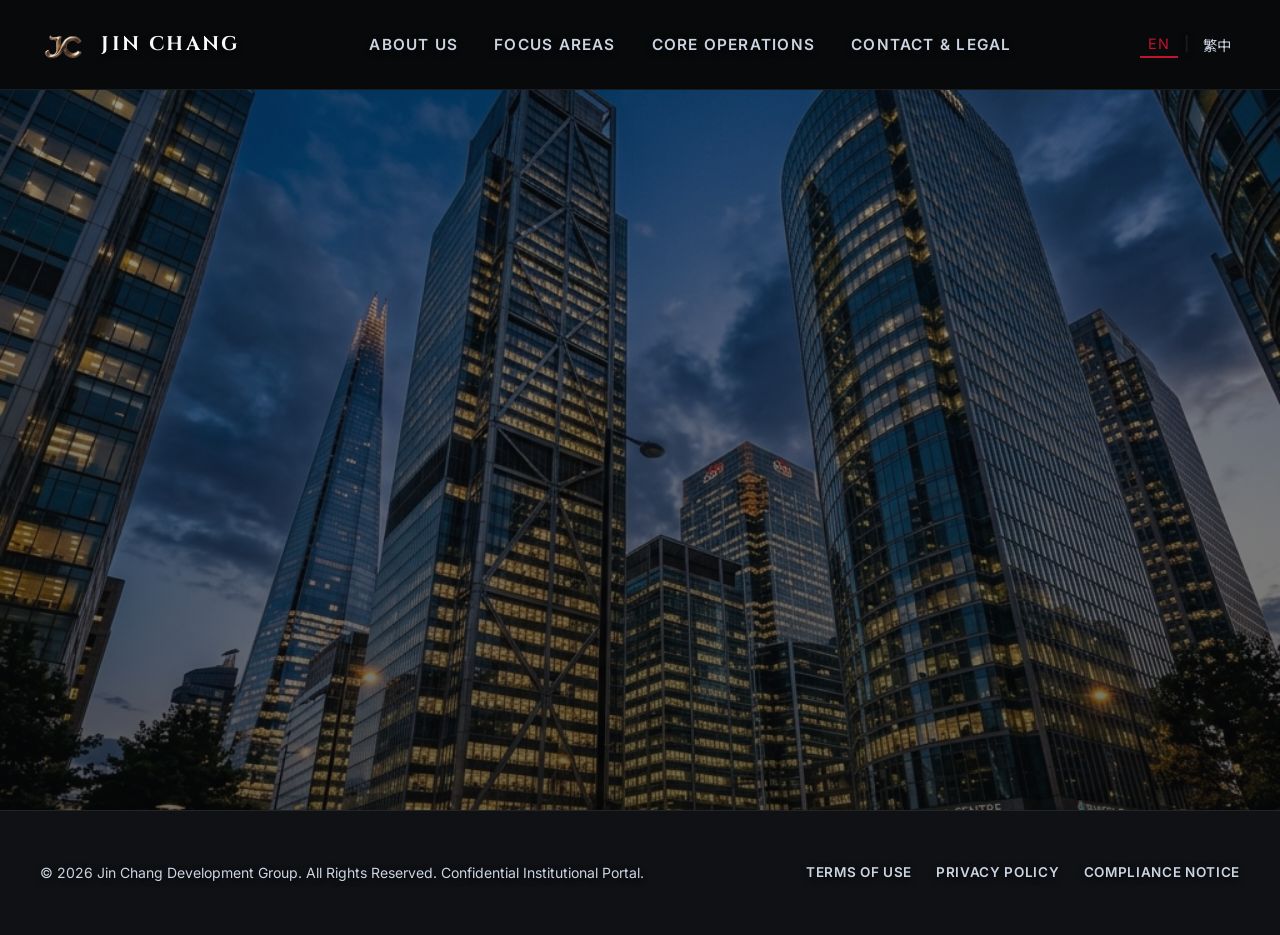
==== commit db6afa0d: "update: change company phone to 04-2462-2597 and enrich content with Strategic Focus section" ====
--- a/index.html
+++ b/index.html
@@ -50,6 +50,12 @@
             <a href="#about" class="nav-link">
               <span class="lang-zh">關於我們</span>
               <span class="lang-en">About Us</span>
+            </a>
+          </li>
+          <li>
+            <a href="#focus" class="nav-link">
+              <span class="lang-zh">投資領域</span>
+              <span class="lang-en">Focus Areas</span>
             </a>
           </li>
           <li>
@@ -94,6 +100,12 @@
           <a href="#about" class="mobile-nav-link">
             <span class="lang-zh">關於我們</span>
             <span class="lang-en">About Us</span>
+          </a>
+        </li>
+        <li>
+          <a href="#focus" class="mobile-nav-link">
+            <span class="lang-zh">投資領域</span>
+            <span class="lang-en">Focus Areas</span>
           </a>
         </li>
         <li>
@@ -265,6 +277,80 @@
       </div>
     </section>
 
+    <!-- Strategic Focus Section (策略投資領域) -->
+    <section id="focus" class="section-padding">
+      <div class="container">
+        <div class="section-header scroll-reveal">
+          <span class="section-subtitle">
+            <span class="lang-zh">核心策略</span>
+            <span class="lang-en">Strategic Portfolio</span>
+          </span>
+          <h2 class="section-title">
+            <span class="lang-zh">投資領域</span>
+            <span class="lang-en">Focus Areas</span>
+          </h2>
+          <p class="section-desc">
+            <span class="lang-zh">我們在多個關鍵資產類別中實施嚴格的投資與重組方案，透過主動營運干預與資本結構優化，將沉睡的資產轉化為高流動性的優質收益。</span>
+            <span class="lang-en">We implement rigorous investment and realignment programs across key asset classes, converting underperforming holdings into highly liquid, premium yielding assets through active operations and capital structure optimizations.</span>
+          </p>
+        </div>
+
+        <div class="focus-grid">
+          <!-- Area 1: Real Estate -->
+          <div class="focus-card scroll-reveal">
+            <div class="focus-icon">🏢</div>
+            <h3 class="focus-card-title">
+              <span class="lang-zh">不動產與實體資產重整</span>
+              <span class="lang-en">Real Estate & Real Assets</span>
+            </h3>
+            <p class="focus-card-text">
+              <span class="lang-zh">針對處於地緣優勢但營運停滯的商業大樓、工業用地及住宅組合，進行產權理清、債務清理與再定位重組，提升資產收益率。</span>
+              <span class="lang-en">Targeting prime commercial structures, industrial land, and residential portfolios with operational bottlenecks to clear titles, restructure debt, and elevate yield.</span>
+            </p>
+          </div>
+
+          <!-- Area 2: Corporate Recapitalization -->
+          <div class="focus-card scroll-reveal">
+            <div class="focus-icon">💼</div>
+            <h3 class="focus-card-title">
+              <span class="lang-zh">企業資本重整與治理改組</span>
+              <span class="lang-en">Corporate Recapitalization</span>
+            </h3>
+            <p class="focus-card-text">
+              <span class="lang-zh">為具有市場潛力與重組價值的企業提供緊急債資注入，改組董事會並派駐專業團隊優化營運，恢復企業健康財務結構。</span>
+              <span class="lang-en">Injecting rescue capital into high-potential corporate entities facing liquidity constraints, restructuring boards, and deploying operational experts.</span>
+            </p>
+          </div>
+
+          <!-- Area 3: Cross-Border M&A -->
+          <div class="focus-card scroll-reveal">
+            <div class="focus-icon">🌐</div>
+            <h3 class="focus-card-title">
+              <span class="lang-zh">跨國併購與架構設計</span>
+              <span class="lang-en">Cross-Border M&A & Structuring</span>
+            </h3>
+            <p class="focus-card-text">
+              <span class="lang-zh">協助機構合夥人設計跨境持股信託與避險結構，在跨司法管轄區的交易中實現最優稅務配置與風險隔離。</span>
+              <span class="lang-en">Structuring secure cross-border holding trusts and hedging vehicles for institutional partners, ensuring tax efficiency and asset insulation during M&A.</span>
+            </p>
+          </div>
+
+          <!-- Area 4: Special Situations -->
+          <div class="focus-card scroll-reveal">
+            <div class="focus-icon">⚖️</div>
+            <h3 class="focus-card-title">
+              <span class="lang-zh">特殊機會與不良債權收購</span>
+              <span class="lang-en">Special Situations & NPLs</span>
+            </h3>
+            <p class="focus-card-text">
+              <span class="lang-zh">收購金融機構之非妥協性不良債權（NPL）及重組資產包，藉由司法理清、資產置換及處置，快速變現並活化資產價值。</span>
+              <span class="lang-en">Acquiring Non-Performing Loans (NPLs) and distressed bank packages to resolve liabilities through legal realignments, asset swaps, and secondary exits.</span>
+            </p>
+          </div>
+        </div>
+      </div>
+    </section>
+
     <!-- Core Operations Section (核心運作流程) -->
     <section id="operations" class="section-padding">
       <div class="container">
@@ -404,7 +490,7 @@
                 <span class="lang-zh">公司電話</span>
                 <span class="lang-en">Company Phone</span>
               </h4>
-              <p>02-2462-2597</p>
+              <p>04-2462-2597</p>
             </div>
 
             <div class="contact-channel">
--- a/css/styles.css
+++ b/css/styles.css
@@ -769,6 +769,81 @@
 }
 
 /* --------------------------------------------------------------------------
+   10.5 Focus Areas Section (策略投資領域)
+   -------------------------------------------------------------------------- */
+.focus-grid {
+  display: grid;
+  grid-template-columns: repeat(2, 1fr);
+  gap: 30px;
+  margin-top: 50px;
+}
+
+@media (max-width: 768px) {
+  .focus-grid {
+    grid-template-columns: 1fr;
+    gap: 20px;
+  }
+}
+
+.focus-card {
+  padding: 40px;
+  background-color: var(--bg-surface);
+  border: 1px solid var(--border-color);
+  border-radius: var(--radius-sm);
+  transition: all var(--transition-fast);
+  display: flex;
+  flex-direction: column;
+  gap: 16px;
+  position: relative;
+  overflow: hidden;
+}
+
+.focus-card::before {
+  content: '';
+  position: absolute;
+  top: 0;
+  left: 0;
+  width: 3px;
+  height: 0;
+  background-color: var(--primary);
+  transition: height var(--transition-fast);
+}
+
+.focus-card:hover {
+  border-color: var(--border-color);
+  background-color: var(--bg-surface-opaque);
+  transform: translateY(-2px);
+  box-shadow: var(--shadow-md);
+}
+
+.focus-card:hover::before {
+  height: 100%;
+}
+
+.focus-icon {
+  font-size: 2.2rem;
+  line-height: 1;
+  color: var(--primary);
+}
+
+.focus-card-title {
+  font-family: var(--font-serif);
+  font-size: 1.25rem;
+  font-weight: 700;
+  letter-spacing: 0.05em;
+  color: var(--text-main);
+  text-transform: uppercase;
+}
+
+.focus-card-text {
+  font-size: 0.95rem;
+  color: var(--text-muted);
+  font-weight: 400;
+  line-height: 1.6;
+  text-shadow: 0 1px 3px rgba(0, 0, 0, 0.5);
+}
+
+/* --------------------------------------------------------------------------
    11. Core Operations Section (核心運作流程)
    -------------------------------------------------------------------------- */
 .operations-timeline {
@@ -1141,6 +1216,7 @@
 
 .hero-section,
 #about,
+#focus,
 #operations,
 #contact {
   position: absolute;
@@ -1156,6 +1232,7 @@
 
 .hero-section.active,
 #about.active,
+#focus.active,
 #operations.active,
 #contact.active {
   position: relative;
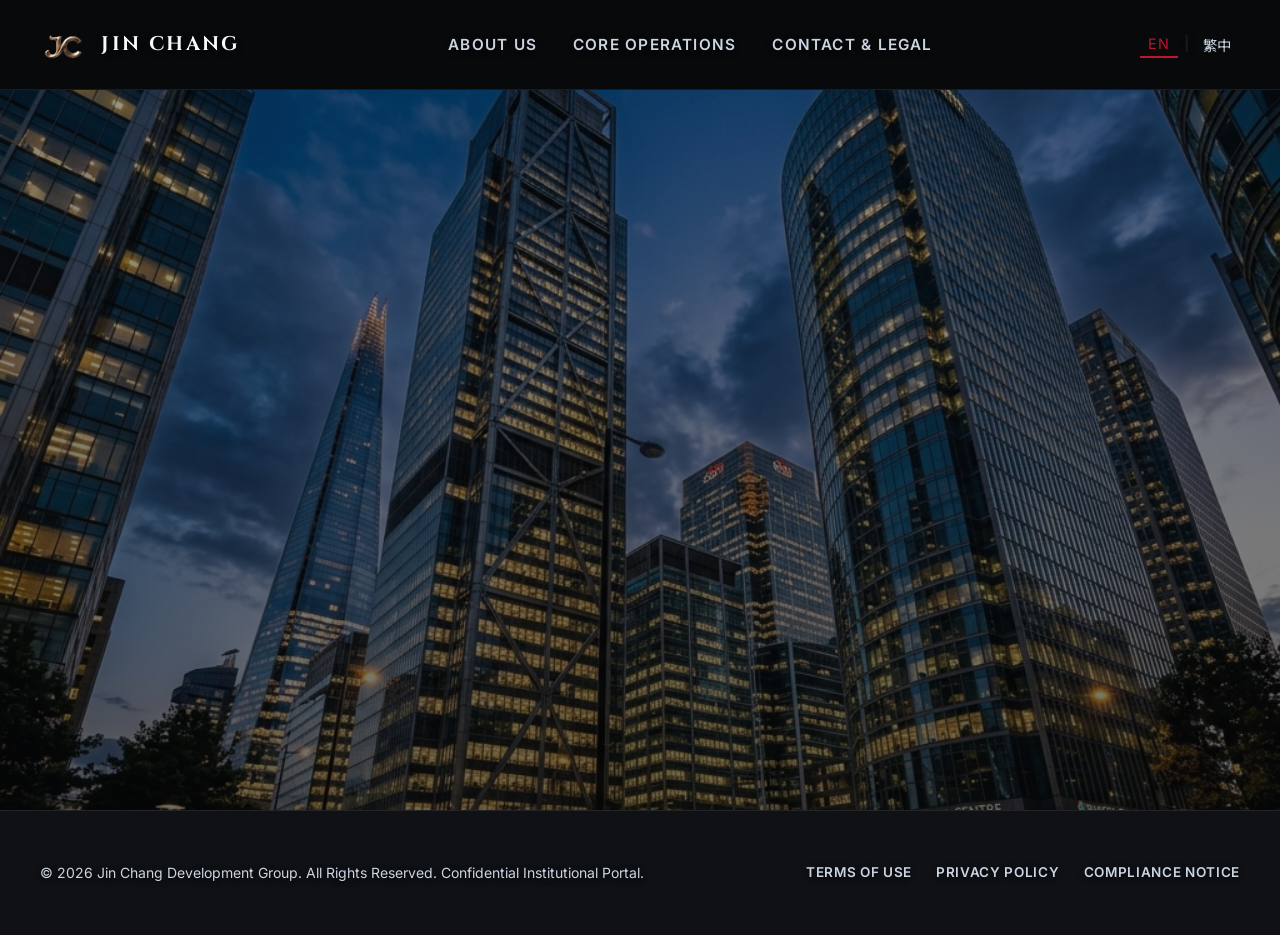
==== commit 2fc441a6: "refactor: consolidate Focus Areas section into About Us page" ====
--- a/index.html
+++ b/index.html
@@ -50,12 +50,6 @@
             <a href="#about" class="nav-link">
               <span class="lang-zh">關於我們</span>
               <span class="lang-en">About Us</span>
-            </a>
-          </li>
-          <li>
-            <a href="#focus" class="nav-link">
-              <span class="lang-zh">投資領域</span>
-              <span class="lang-en">Focus Areas</span>
             </a>
           </li>
           <li>
@@ -100,12 +94,6 @@
           <a href="#about" class="mobile-nav-link">
             <span class="lang-zh">關於我們</span>
             <span class="lang-en">About Us</span>
-          </a>
-        </li>
-        <li>
-          <a href="#focus" class="mobile-nav-link">
-            <span class="lang-zh">投資領域</span>
-            <span class="lang-en">Focus Areas</span>
           </a>
         </li>
         <li>
@@ -274,82 +262,133 @@
             </div>
           </div>
         </div>
+
+        <!-- Strategic Focus Subsection -->
+        <div class="about-focus-section scroll-reveal">
+          <div class="section-header">
+            <span class="section-subtitle">
+              <span class="lang-zh">核心策略</span>
+              <span class="lang-en">Strategic Portfolio</span>
+            </span>
+            <h2 class="section-title">
+              <span class="lang-zh">投資領域</span>
+              <span class="lang-en">Focus Areas</span>
+            </h2>
+            <p class="section-desc">
+              <span class="lang-zh">我們在多個關鍵資產類別中實施嚴格的投資與重組方案，透過主動營運干預與資本結構優化，將沉睡的資產轉化為高流動性的優質收益。</span>
+              <span class="lang-en">We implement rigorous investment and realignment programs across key asset classes, converting underperforming holdings into highly liquid, premium yielding assets through active operations and capital structure optimizations.</span>
+            </p>
+          </div>
+
+          <div class="focus-grid">
+            <!-- Area 1: Real Estate -->
+            <div class="focus-card scroll-reveal">
+              <div class="focus-icon">🏢</div>
+              <h3 class="focus-card-title">
+                <span class="lang-zh">不動產與實體資產重整</span>
+                <span class="lang-en">Real Estate & Real Assets</span>
+              </h3>
+              <p class="focus-card-text">
+                <span class="lang-zh">針對處於地緣優勢但營運停滯的商業大樓、工業用地及住宅組合，進行產權理清、債務清理與再定位重組，提升資產收益率。</span>
+                <span class="lang-en">Targeting prime commercial structures, industrial land, and residential portfolios with operational bottlenecks to clear titles, restructure debt, and elevate yield.</span>
+              </p>
+            </div>
+
+            <!-- Area 2: Corporate Recapitalization -->
+            <div class="focus-card scroll-reveal">
+              <div class="focus-icon">💼</div>
+              <h3 class="focus-card-title">
+                <span class="lang-zh">企業資本重整與治理改組</span>
+                <span class="lang-en">Corporate Recapitalization</span>
+              </h3>
+              <p class="focus-card-text">
+                <span class="lang-zh">為具有市場潛力與重組價值的企業提供緊急債資注入，改組董事會並派駐專業團隊優化營運，恢復企業健康財務結構。</span>
+                <span class="lang-en">Injecting rescue capital into high-potential corporate entities facing liquidity constraints, restructuring boards, and deploying operational experts.</span>
+              </p>
+            </div>
+
+            <!-- Area 3: Cross-Border M&A -->
+            <div class="focus-card scroll-reveal">
+              <div class="focus-icon">🌐</div>
+              <h3 class="focus-card-title">
+                <span class="lang-zh">跨國併購與架構設計</span>
+                <span class="lang-en">Cross-Border M&A & Structuring</span>
+              </h3>
+              <p class="focus-card-text">
+                <span class="lang-zh">協助機構合夥人設計跨境持股信託與避險結構，在跨司法管轄區的交易中實現最優稅務配置與風險隔離。</span>
+                <span class="lang-en">Structuring secure cross-border holding trusts and hedging vehicles for institutional partners, ensuring tax efficiency and asset insulation during M&A.</span>
+              </p>
+            </div>
+
+            <!-- Area 4: Special Situations -->
+            <div class="focus-card scroll-reveal">
+              <div class="focus-icon">⚖️</div>
+              <h3 class="focus-card-title">
+                <span class="lang-zh">特殊機會與不良債權收購</span>
+                <span class="lang-en">Special Situations & NPLs</span>
+              </h3>
+              <p class="focus-card-text">
+                <span class="lang-zh">收購金融機構之非妥協性不良債權（NPL）及重組資產包，藉由司法理清、資產置換及處置，快速變現並活化資產價值。</span>
+                <span class="lang-en">Acquiring Non-Performing Loans (NPLs) and distressed bank packages to resolve liabilities through legal realignments, asset swaps, and secondary exits.</span>
+              </p>
+            </div>
+          </div>
+        </div>
+
+        <!-- Global Footprint Subsection -->
+        <div class="about-global-section scroll-reveal">
+          <h3 class="subsection-title">
+            <span class="lang-zh">展望全球</span>
+            <span class="lang-en">Global Outlook & Strategy</span>
+          </h3>
+          <div class="global-offices-grid">
+            <!-- Office 1 -->
+            <div class="office-card">
+              <div class="office-header">
+                <span class="office-country">TAIWAN HEADQUARTERS</span>
+                <h4 class="office-name">
+                  <span class="lang-zh">台灣總部與實體營運</span>
+                  <span class="lang-en">Taiwan HQ & Operations</span>
+                </h4>
+              </div>
+              <p class="office-desc">
+                <span class="lang-zh">以台灣為核心執行樞紐，專注於大中華區實體資產與股權重組項目的案源開發、在地盡職調查，以及資產項目的運作與管理。</span>
+                <span class="lang-en">Serves as the central execution hub, focusing on asset sourcing, due diligence, and operational turnaround of corporate restructurings in the region.</span>
+              </p>
+            </div>
+            <!-- Office 2 -->
+            <div class="office-card">
+              <div class="office-header">
+                <span class="office-country">GLOBAL NETWORK</span>
+                <h4 class="office-name">
+                  <span class="lang-zh">全球資本對接</span>
+                  <span class="lang-en">Global Capital Connectivity</span>
+                </h4>
+              </div>
+              <p class="office-desc">
+                <span class="lang-zh">對接亞太及全球主要金融樞紐的機構合夥人、境外信託與家族辦公室資本，搭建穩健、安全且高隱密性的跨境配置橋樑。</span>
+                <span class="lang-en">Bridges institutional partners, international trust funds, and family offices from major global financial hubs to structure secure capital channels.</span>
+              </p>
+            </div>
+            <!-- Office 3 -->
+            <div class="office-card">
+              <div class="office-header">
+                <span class="office-country">JURISDICTIONS</span>
+                <h4 class="office-name">
+                  <span class="lang-zh">跨國佈局與資產配置</span>
+                  <span class="lang-en">Cross-Border Realignment</span>
+                </h4>
+              </div>
+              <p class="office-desc">
+                <span class="lang-zh">針對跨司法管轄區的特殊機會資產進行架構設計與風險隔離，協助合夥人在全球化市場波動中實現最優稅務配置與安全退出。</span>
+                <span class="lang-en">Configures risk-insulated structures across multiple jurisdictions to guide institutional partners through volatility and optimize secondary exits.</span>
+              </p>
+            </div>
+          </div>
+        </div>
       </div>
     </section>
 
-    <!-- Strategic Focus Section (策略投資領域) -->
-    <section id="focus" class="section-padding">
-      <div class="container">
-        <div class="section-header scroll-reveal">
-          <span class="section-subtitle">
-            <span class="lang-zh">核心策略</span>
-            <span class="lang-en">Strategic Portfolio</span>
-          </span>
-          <h2 class="section-title">
-            <span class="lang-zh">投資領域</span>
-            <span class="lang-en">Focus Areas</span>
-          </h2>
-          <p class="section-desc">
-            <span class="lang-zh">我們在多個關鍵資產類別中實施嚴格的投資與重組方案，透過主動營運干預與資本結構優化，將沉睡的資產轉化為高流動性的優質收益。</span>
-            <span class="lang-en">We implement rigorous investment and realignment programs across key asset classes, converting underperforming holdings into highly liquid, premium yielding assets through active operations and capital structure optimizations.</span>
-          </p>
-        </div>
-
-        <div class="focus-grid">
-          <!-- Area 1: Real Estate -->
-          <div class="focus-card scroll-reveal">
-            <div class="focus-icon">🏢</div>
-            <h3 class="focus-card-title">
-              <span class="lang-zh">不動產與實體資產重整</span>
-              <span class="lang-en">Real Estate & Real Assets</span>
-            </h3>
-            <p class="focus-card-text">
-              <span class="lang-zh">針對處於地緣優勢但營運停滯的商業大樓、工業用地及住宅組合，進行產權理清、債務清理與再定位重組，提升資產收益率。</span>
-              <span class="lang-en">Targeting prime commercial structures, industrial land, and residential portfolios with operational bottlenecks to clear titles, restructure debt, and elevate yield.</span>
-            </p>
-          </div>
-
-          <!-- Area 2: Corporate Recapitalization -->
-          <div class="focus-card scroll-reveal">
-            <div class="focus-icon">💼</div>
-            <h3 class="focus-card-title">
-              <span class="lang-zh">企業資本重整與治理改組</span>
-              <span class="lang-en">Corporate Recapitalization</span>
-            </h3>
-            <p class="focus-card-text">
-              <span class="lang-zh">為具有市場潛力與重組價值的企業提供緊急債資注入，改組董事會並派駐專業團隊優化營運，恢復企業健康財務結構。</span>
-              <span class="lang-en">Injecting rescue capital into high-potential corporate entities facing liquidity constraints, restructuring boards, and deploying operational experts.</span>
-            </p>
-          </div>
-
-          <!-- Area 3: Cross-Border M&A -->
-          <div class="focus-card scroll-reveal">
-            <div class="focus-icon">🌐</div>
-            <h3 class="focus-card-title">
-              <span class="lang-zh">跨國併購與架構設計</span>
-              <span class="lang-en">Cross-Border M&A & Structuring</span>
-            </h3>
-            <p class="focus-card-text">
-              <span class="lang-zh">協助機構合夥人設計跨境持股信託與避險結構，在跨司法管轄區的交易中實現最優稅務配置與風險隔離。</span>
-              <span class="lang-en">Structuring secure cross-border holding trusts and hedging vehicles for institutional partners, ensuring tax efficiency and asset insulation during M&A.</span>
-            </p>
-          </div>
-
-          <!-- Area 4: Special Situations -->
-          <div class="focus-card scroll-reveal">
-            <div class="focus-icon">⚖️</div>
-            <h3 class="focus-card-title">
-              <span class="lang-zh">特殊機會與不良債權收購</span>
-              <span class="lang-en">Special Situations & NPLs</span>
-            </h3>
-            <p class="focus-card-text">
-              <span class="lang-zh">收購金融機構之非妥協性不良債權（NPL）及重組資產包，藉由司法理清、資產置換及處置，快速變現並活化資產價值。</span>
-              <span class="lang-en">Acquiring Non-Performing Loans (NPLs) and distressed bank packages to resolve liabilities through legal realignments, asset swaps, and secondary exits.</span>
-            </p>
-          </div>
-        </div>
-      </div>
-    </section>
 
     <!-- Core Operations Section (核心運作流程) -->
     <section id="operations" class="section-padding">
--- a/css/styles.css
+++ b/css/styles.css
@@ -769,6 +769,105 @@
 }
 
 /* --------------------------------------------------------------------------
+   10.05 Focus Areas Subsection (投資領域)
+   -------------------------------------------------------------------------- */
+.about-focus-section {
+  margin-top: 80px;
+  border-top: 1px solid var(--border-color);
+  padding-top: 50px;
+}
+
+/* --------------------------------------------------------------------------
+   10.1 Global Footprint Subsection (全球佈局)
+   -------------------------------------------------------------------------- */
+.about-global-section {
+  margin-top: 80px;
+  border-top: 1px solid var(--border-color);
+  padding-top: 50px;
+}
+
+.about-global-section .subsection-title {
+  font-family: var(--font-serif);
+  font-size: 1.4rem;
+  font-weight: 600;
+  letter-spacing: 0.05em;
+  color: var(--text-main);
+  text-transform: uppercase;
+  margin-bottom: 36px;
+  position: relative;
+  display: inline-block;
+  padding-bottom: 8px;
+}
+
+.about-global-section .subsection-title::after {
+  content: '';
+  position: absolute;
+  bottom: 0;
+  left: 0;
+  width: 30px;
+  height: 2px;
+  background-color: var(--primary);
+}
+
+.global-offices-grid {
+  display: grid;
+  grid-template-columns: repeat(3, 1fr);
+  gap: 24px;
+}
+
+@media (max-width: 992px) {
+  .global-offices-grid {
+    grid-template-columns: 1fr;
+    gap: 20px;
+  }
+}
+
+.office-card {
+  padding: 30px;
+  background-color: var(--bg-surface);
+  border: 1px solid var(--border-color-muted);
+  border-radius: var(--radius-sm);
+  transition: all var(--transition-fast);
+}
+
+.office-card:hover {
+  border-color: var(--border-color);
+  background-color: var(--bg-surface-opaque);
+  transform: translateY(-2px);
+}
+
+.office-header {
+  border-bottom: 1px solid var(--border-color);
+  padding-bottom: 16px;
+  margin-bottom: 16px;
+}
+
+.office-country {
+  font-family: var(--font-sans);
+  font-size: 0.7rem;
+  font-weight: 700;
+  letter-spacing: 0.15em;
+  color: var(--primary);
+  display: block;
+  margin-bottom: 4px;
+}
+
+.office-name {
+  font-family: var(--font-serif);
+  font-size: 1.1rem;
+  font-weight: 600;
+  color: var(--text-main);
+  text-transform: uppercase;
+}
+
+.office-desc {
+  font-size: 0.88rem;
+  color: var(--text-muted);
+  font-weight: 400;
+  line-height: 1.6;
+}
+
+/* --------------------------------------------------------------------------
    10.5 Focus Areas Section (策略投資領域)
    -------------------------------------------------------------------------- */
 .focus-grid {
@@ -1216,26 +1315,28 @@
 
 .hero-section,
 #about,
-#focus,
 #operations,
 #contact {
   position: absolute;
   top: 0;
   left: 0;
   width: 100%;
+  height: 0;
+  overflow: hidden;
   opacity: 0;
   visibility: hidden;
   transform: translateY(15px);
   pointer-events: none;
-  transition: opacity 0.4s cubic-bezier(0.25, 1, 0.5, 1), transform 0.4s cubic-bezier(0.25, 1, 0.5, 1), visibility 0s 0.4s;
+  transition: opacity 0.4s cubic-bezier(0.25, 1, 0.5, 1), transform 0.4s cubic-bezier(0.25, 1, 0.5, 1), visibility 0s 0.4s, height 0s 0.4s;
 }
 
 .hero-section.active,
 #about.active,
-#focus.active,
 #operations.active,
 #contact.active {
   position: relative;
+  height: auto;
+  overflow: visible;
   opacity: 1;
   visibility: visible;
   transform: translateY(0);
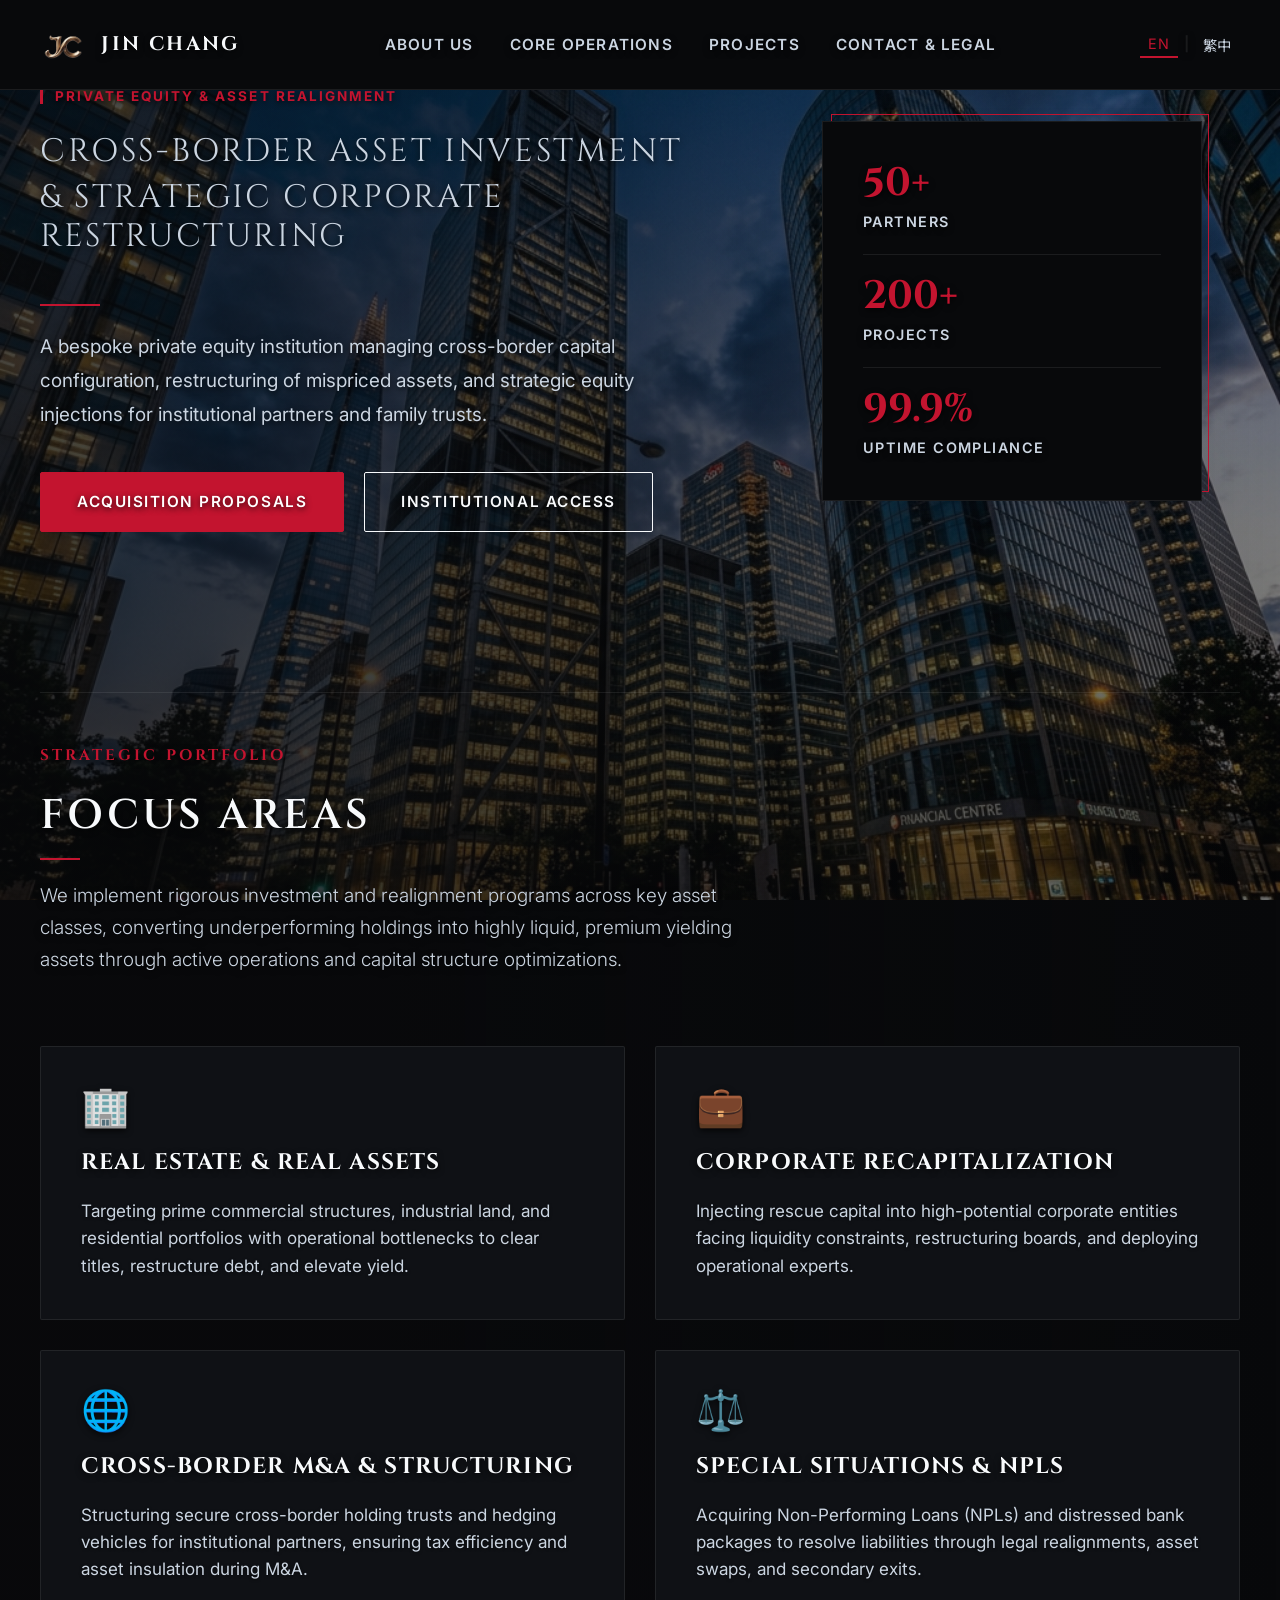
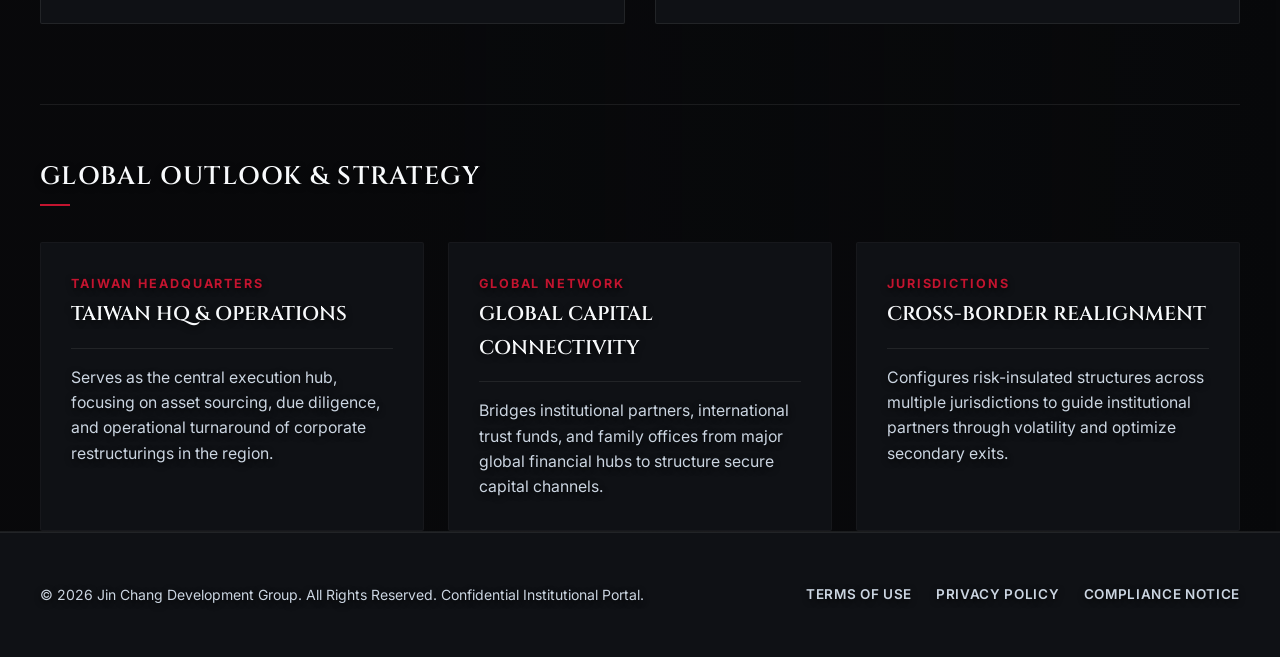
==== commit 9238173e: "feat: upgrade to multi-page architecture, add Project Titan, Terms & Privacy Policy with SIAC arbitr" ====
--- a/index.html
+++ b/index.html
@@ -6,7 +6,7 @@
   <meta name="viewport" content="width=device-width, initial-scale=1.0">
 
   <!-- SEO Meta Tags -->
-  <title>Jin Chang 晉昌國際 </title>
+  <title>Jin Chang 晉昌國際 | 跨境資產投資與私募股權</title>
   <meta name="description"
     content="晉昌國際 (Jin Chang / Jin Chang Development Group) 是一家專注於跨境資產投資與私募股權的機構。致力於優質資產重組、股權注資與全球資本配置，為機構合作夥伴創造長期價值。">
   <meta name="keywords" content="晉昌國際, 晉昌開發集團, 私募股權, 跨境資產投資, 資產重組, 股權注資, 資本配置, Jin Chang, Private Equity">
@@ -35,7 +35,7 @@
   <!-- Header Section -->
   <header id="main-header" class="site-header">
     <div class="container header-container">
-      <a href="#" class="logo" id="logo-link">
+      <a href="index.html" class="logo" id="logo-link">
         <!-- High-fidelity Corporate JC Logo Badge -->
         <div class="logo-badge">
           <img src="assets/logo.png" class="logo-image" alt="Jin Chang Logo">
@@ -47,19 +47,25 @@
       <nav class="desktop-nav" id="desktop-navigation">
         <ul>
           <li>
-            <a href="#about" class="nav-link">
+            <a href="about.html" class="nav-link">
               <span class="lang-zh">關於我們</span>
               <span class="lang-en">About Us</span>
             </a>
           </li>
           <li>
-            <a href="#operations" class="nav-link">
+            <a href="operations.html" class="nav-link">
               <span class="lang-zh">核心運作</span>
               <span class="lang-en">Core Operations</span>
             </a>
           </li>
           <li>
-            <a href="#contact" class="nav-link">
+            <a href="projects.html" class="nav-link">
+              <span class="lang-zh">公司專案</span>
+              <span class="lang-en">Projects</span>
+            </a>
+          </li>
+          <li>
+            <a href="contact.html" class="nav-link">
               <span class="lang-zh">聯絡與法律</span>
               <span class="lang-en">Contact & Legal</span>
             </a>
@@ -91,26 +97,32 @@
     <nav class="mobile-drawer-nav">
       <ul>
         <li>
-          <a href="#about" class="mobile-nav-link">
+          <a href="about.html" class="mobile-nav-link">
             <span class="lang-zh">關於我們</span>
             <span class="lang-en">About Us</span>
           </a>
         </li>
         <li>
-          <a href="#operations" class="mobile-nav-link">
+          <a href="operations.html" class="mobile-nav-link">
             <span class="lang-zh">核心運作</span>
             <span class="lang-en">Core Operations</span>
           </a>
         </li>
         <li>
-          <a href="#contact" class="mobile-nav-link">
+          <a href="projects.html" class="mobile-nav-link">
+            <span class="lang-zh">公司專案</span>
+            <span class="lang-en">Projects</span>
+          </a>
+        </li>
+        <li>
+          <a href="contact.html" class="mobile-nav-link">
             <span class="lang-zh">聯絡與法律</span>
             <span class="lang-en">Contact & Legal</span>
           </a>
         </li>
       </ul>
       <div class="mobile-drawer-actions">
-        <a href="#contact" class="btn btn-primary btn-full-width">
+        <a href="contact.html" class="btn btn-primary btn-full-width">
           <span class="lang-zh">提交提案</span>
           <span class="lang-en">Submit Proposal</span>
         </a>
@@ -139,11 +151,11 @@
               trusts.</span>
           </p>
           <div class="hero-actions">
-            <a href="#contact" class="btn btn-primary">
+            <a href="contact.html" class="btn btn-primary">
               <span class="lang-zh">資產收購提案</span>
               <span class="lang-en">Acquisition Proposals</span>
             </a>
-            <a href="#about" class="btn btn-secondary">
+            <a href="about.html" class="btn btn-secondary">
               <span class="lang-zh">了解機構資訊</span>
               <span class="lang-en">Institutional Access</span>
             </a>
@@ -177,94 +189,11 @@
           </div>
         </div>
       </div>
-    </section>
-
-    <!-- About Us Section (關於我們) -->
-    <section id="about" class="section-padding">
+
+      <!-- Home Page Subsections -->
       <div class="container">
-        <div class="about-grid">
-          <!-- Institutional Philosophy -->
-          <div class="scroll-reveal">
-            <span class="section-subtitle">
-              <span class="lang-zh">機構概覽</span>
-              <span class="lang-en">Institution Profile</span>
-            </span>
-            <h2 class="section-title">
-              <span class="lang-zh">關於我們</span>
-              <span class="lang-en">About Us</span>
-            </h2>
-            <div class="about-philosophy">
-              <h3>
-                <span class="lang-zh">投資哲學與跨境資本配置</span>
-                <span class="lang-en">Investment Philosophy & Capital Allocation</span>
-              </h3>
-              <p class="lang-zh">
-                晉昌國際（Jin Chang Development
-                Group）作為一家跨境私募股權與資產投資機構，專注於在全球多個司法管轄區內尋求具備結構性調整空間的資產與企業。我們不對一般公眾提供零售金融或地產仲介服務，而是做為機構合作夥伴在跨境資本配置、債務重組及股權注資時的戰略後盾。
-              </p>
-              <p class="lang-zh">
-                我們堅信「資本保全與價值重塑」的雙重法則。在經濟週期波動中，我們透過深度估值與架構重整，協助面臨流動性瓶頸或治理瓶頸的高價值資產重新恢復生機，進而實現長期、穩健的資本增長。
-              </p>
-              <p class="lang-en">
-                Established on the principles of capital preservation and structural agility, Jin Chang Development
-                Group operates as a premier cross-border asset investment and private equity institution. We do not
-                provide retail brokerage or general real estate sales to the public. Instead, we act as a strategic
-                advisor for institutional partners in managing multi-jurisdictional capital configuration.
-              </p>
-              <p class="lang-en">
-                Our focus lies in unlocking intrinsic value from mispriced corporate assets and distressed holdings,
-                restructuring debt profiles, and delivering absolute risk-adjusted returns to our partners through deep
-                operational restructuring and capital enhancement.
-              </p>
-            </div>
-          </div>
-
-          <!-- Configuration Pillars -->
-          <div class="scroll-reveal capital-pillars">
-            <!-- Pillar 1 -->
-            <div class="pillar-card">
-              <span class="pillar-num">Pillar 01</span>
-              <h3 class="pillar-title">
-                <span class="lang-zh">資本安全防護</span>
-                <span class="lang-en">Capital Preservation</span>
-              </h3>
-              <p class="pillar-desc">
-                <span class="lang-zh">透過跨司法管轄區的信託與法律結構化設計，將地緣政治與匯率風險降至最低，首要確保合夥人核心資產的安全性。</span>
-                <span class="lang-en">Minimizing geopolitical and currency risks through rigorous multi-jurisdictional
-                  trust and legal structures, ensuring absolute partner asset safety.</span>
-              </p>
-            </div>
-            <!-- Pillar 2 -->
-            <div class="pillar-card">
-              <span class="pillar-num">Pillar 02</span>
-              <h3 class="pillar-title">
-                <span class="lang-zh">資產重組活化</span>
-                <span class="lang-en">Asset Realignment</span>
-              </h3>
-              <p class="pillar-desc">
-                <span class="lang-zh">專注於價值低估、重組潛力巨大的企業股權與實體資產。藉由債權重組與管理優化，釋放被鎖定的核心資產價值。</span>
-                <span class="lang-en">Sourcing undervalued assets and corporate entities to unlock intrinsic value,
-                  restructuring debt, and optimizing operational efficiency.</span>
-              </p>
-            </div>
-            <!-- Pillar 3 -->
-            <div class="pillar-card">
-              <span class="pillar-num">Pillar 03</span>
-              <h3 class="pillar-title">
-                <span class="lang-zh">機構協同效應</span>
-                <span class="lang-en">Institutional Synergy</span>
-              </h3>
-              <p class="pillar-desc">
-                <span class="lang-zh">與全球主權基金、家族辦公室及頂尖金融機構協同合作，建構兼具隱密性與靈活度的股權配置管道。</span>
-                <span class="lang-en">Aligning directly with global sovereign wealth funds, family offices, and
-                  institutional partners to construct highly flexible and secure investments.</span>
-              </p>
-            </div>
-          </div>
-        </div>
-
         <!-- Strategic Focus Subsection -->
-        <div class="about-focus-section scroll-reveal">
+        <div class="hero-focus-section scroll-reveal">
           <div class="section-header">
             <span class="section-subtitle">
               <span class="lang-zh">核心策略</span>
@@ -336,7 +265,7 @@
         </div>
 
         <!-- Global Footprint Subsection -->
-        <div class="about-global-section scroll-reveal">
+        <div class="hero-global-section scroll-reveal">
           <h3 class="subsection-title">
             <span class="lang-zh">展望全球</span>
             <span class="lang-en">Global Outlook & Strategy</span>
@@ -388,298 +317,9 @@
         </div>
       </div>
     </section>
-
-
-    <!-- Core Operations Section (核心運作流程) -->
-    <section id="operations" class="section-padding">
-      <div class="container">
-        <div class="section-header scroll-reveal">
-          <span class="section-subtitle">
-            <span class="lang-zh">標準運作流程</span>
-            <span class="lang-en">Structured Operations</span>
-          </span>
-          <h2 class="section-title">
-            <span class="lang-zh">核心運作</span>
-            <span class="lang-en">Core Operations</span>
-          </h2>
-          <p class="section-desc">
-            <span class="lang-zh">我們針對每一筆資產的收購與注資，皆遵循頂級機構的 4 階段標準運作流程（SOP），以科學、嚴謹的框架保障投資目標的順利達成。</span>
-            <span class="lang-en">We follow a strict 4-phase Standard Operating Procedure (SOP) for asset acquisition,
-              restructuring, and equity injection, providing a robust risk-insulated framework.</span>
-          </p>
-        </div>
-
-        <div class="operations-timeline">
-          <!-- Stage 1 -->
-          <div class="timeline-item scroll-reveal">
-            <div class="timeline-badge">I</div>
-            <div class="timeline-content">
-              <h3 class="timeline-stage-title">Acquisition & Origination</h3>
-              <span class="timeline-stage-title-zh">
-                <span class="lang-zh">階段一：資產篩選與估值</span>
-                <span class="lang-en">Stage 1: Asset Sourcing & Evaluation</span>
-              </span>
-              <p class="timeline-text">
-                <span
-                  class="lang-zh">利用全球合作網絡，主動發掘處於特殊狀況、價值被低估或面臨跨境架構調整需求的優質實體資產與股權。經由內部專家小組初步篩選後，進行基於現金流與清算價值的評估。</span>
-                <span class="lang-en">Rigorous identification of undervalued, distressed, or operationally bottlenecked
-                  assets. We apply strict proprietary filters to isolate assets with significant structural
-                  upside.</span>
-              </p>
-            </div>
-          </div>
-
-          <!-- Stage 2 -->
-          <div class="timeline-item scroll-reveal">
-            <div class="timeline-badge">II</div>
-            <div class="timeline-content">
-              <h3 class="timeline-stage-title">Due Diligence & Structuring</h3>
-              <span class="timeline-stage-title-zh">
-                <span class="lang-zh">階段二：架構設計與深度審查</span>
-                <span class="lang-en">Stage 2: Structuring & Audits</span>
-              </span>
-              <p class="timeline-text">
-                <span class="lang-zh">啟動法務、財務、稅務及跨境監管合規的全面盡職調查。針對資產特性設計精準的持股架構與風險隔離機制，以確保交易結構在稅務效益與合規性上達到最優配置。</span>
-                <span class="lang-en">Exhaustive legal, fiscal, and operational audits. Our multi-jurisdictional experts
-                  structure tax-efficient, risk-insulated investment vehicles to safeguard partner capital.</span>
-              </p>
-            </div>
-          </div>
-
-          <!-- Stage 3 -->
-          <div class="timeline-item scroll-reveal">
-            <div class="timeline-badge">III</div>
-            <div class="timeline-content">
-              <h3 class="timeline-stage-title">Capital Injection & Revitalization</h3>
-              <span class="timeline-stage-title-zh">
-                <span class="lang-zh">階段三：私募注資與營運活化</span>
-                <span class="lang-en">Stage 3: Equity Injection & Revitalization</span>
-              </span>
-              <p class="timeline-text">
-                <span
-                  class="lang-zh">執行股權收購或結構性債資注入，提供資產重整所需的流動性。同時，派駐核心重組團隊介入資產營運或改組董事會，實施降本增效、資產處置等重組措施，徹底活化資產效能。</span>
-                <span class="lang-en">Direct private equity deployment paired with operational restructuring. We
-                  overhaul management, streamline cost structures, and inject liquidity to revive asset
-                  efficiency.</span>
-              </p>
-            </div>
-          </div>
-
-          <!-- Stage 4 -->
-          <div class="timeline-item scroll-reveal">
-            <div class="timeline-badge">IV</div>
-            <div class="timeline-content">
-              <h3 class="timeline-stage-title">Value Realization & Exit</h3>
-              <span class="timeline-stage-title-zh">
-                <span class="lang-zh">階段四：退出機制與價值實現</span>
-                <span class="lang-en">Stage 4: Exit & Realization</span>
-              </span>
-              <p class="timeline-text">
-                <span
-                  class="lang-zh">當資產營運與財務指標達到預期軌道後，透過跨國併購（M&A）、管理層回購（MBO）或特定機構私募轉讓等成熟管道實施股權退出，為合作之機構投資人實現溢價回報與資本套現。</span>
-                <span class="lang-en">Executing planned exits through mergers & acquisitions (M&A), management buyouts
-                  (MBO), or structured secondary market transactions, delivering optimized returns.</span>
-              </p>
-            </div>
-          </div>
-        </div>
-      </div>
-    </section>
-
-    <!-- Contact & Legal Notice Section (聯絡與法律合規) -->
-    <section id="contact" class="section-padding">
-      <div class="container">
-        <div class="contact-grid">
-          <!-- Left side: Contact Channels -->
-          <div class="scroll-reveal contact-info-block">
-            <div>
-              <span class="section-subtitle">
-                <span class="lang-zh">聯絡諮詢</span>
-                <span class="lang-en">Connect With Us</span>
-              </span>
-              <h2 class="section-title">
-                <span class="lang-zh">投資人關係</span>
-                <span class="lang-en">Investor Relations</span>
-              </h2>
-              <p class="section-desc" style="margin-bottom: 20px;">
-                <span class="lang-zh">本機構僅受理合格機構投資者與資產收購提案之諮詢，不對公眾開放零售業務。</span>
-                <span class="lang-en">We accept inquiries solely from qualified institutional investors and asset
-                  acquisition proposals. No retail brokerage is provided.</span>
-              </p>
-            </div>
-
-            <div class="contact-channel">
-              <h4>
-                <span class="lang-zh">資產收購與股權重組提案專用信箱</span>
-                <span class="lang-en">Asset Acquisition Proposals</span>
-              </h4>
-              <p>jcdevsupport@jinchangdev.com</p>
-            </div>
-
-            <div class="contact-channel">
-              <h4>
-                <span class="lang-zh">機構合夥人關係聯絡信箱</span>
-                <span class="lang-en">Investor Relations</span>
-              </h4>
-              <p>jcdevsupport@jinchangdev.com</p>
-            </div>
-
-            <div class="contact-channel">
-              <h4>
-                <span class="lang-zh">公司電話</span>
-                <span class="lang-en">Company Phone</span>
-              </h4>
-              <p>04-2462-2597</p>
-            </div>
-
-            <div class="contact-channel">
-              <h4>
-                <span class="lang-zh">總部地址</span>
-                <span class="lang-en">Headquarters</span>
-              </h4>
-              <p>22nd Floor, No. 285, Section 2, Taiwan Avenue, Taichung City</p>
-              <span class="detail-label">
-                <span class="lang-zh">台中市西區台灣大道二段285號22樓</span>
-                <span class="lang-en">22nd Floor, No. 285, Section 2, Taiwan Avenue, West District, Taichung City</span>
-              </span>
-            </div>
-          </div>
-
-          <!-- Right side: Contact Form -->
-          <div class="scroll-reveal contact-form-card">
-            <form id="contact-form" novalidate>
-              <!-- Honeypot Field for Spam Protection (Bots will fill this, humans won't see it) -->
-              <input type="text" name="_honey" style="display:none" tabindex="-1" autocomplete="off">
-              
-              <div class="form-group">
-                <label for="company" class="form-label-styled">
-                  <span class="lang-zh">機構或企業全稱 *</span>
-                  <span class="lang-en">Institution Name *</span>
-                </label>
-                <input type="text" id="company" name="company" class="form-input-styled" required
-                  autocomplete="organization">
-                <span class="error-msg" id="company-error">
-                  <span class="lang-zh">請輸入機構或企業名稱</span>
-                  <span class="lang-en">Please enter your institution name</span>
-                </span>
-              </div>
-
-              <div class="form-row">
-                <div class="form-group">
-                  <label for="name" class="form-label-styled">
-                    <span class="lang-zh">聯絡代表人 *</span>
-                    <span class="lang-en">Representative Name *</span>
-                  </label>
-                  <input type="text" id="name" name="name" class="form-input-styled" required autocomplete="name">
-                  <span class="error-msg" id="name-error">
-                    <span class="lang-zh">請輸入代表人姓名</span>
-                    <span class="lang-en">Please enter representative name</span>
-                  </span>
-                </div>
-                <div class="form-group">
-                  <label for="email" class="form-label-styled">
-                    <span class="lang-zh">機構公務信箱 *</span>
-                    <span class="lang-en">Institutional Email *</span>
-                  </label>
-                  <input type="email" id="email" name="email" class="form-input-styled" required autocomplete="email">
-                  <span class="error-msg" id="email-error">
-                    <span class="lang-zh">請輸入正確的機構電子信箱</span>
-                    <span class="lang-en">Please enter a valid institutional email</span>
-                  </span>
-                </div>
-              </div>
-
-              <div class="form-group">
-                <label for="message" class="form-label-styled">
-                  <span class="lang-zh">提案或諮詢概述 *</span>
-                  <span class="lang-en">Proposal / Inquiry Details *</span>
-                </label>
-                <textarea id="message" name="message" class="form-input-styled text-area" required></textarea>
-                <span class="error-msg" id="message-error">
-                  <span class="lang-zh">請輸入您的提案或諮詢概述</span>
-                  <span class="lang-en">Please enter inquiry details</span>
-                </span>
-              </div>
-
-              <button type="submit" class="btn btn-primary btn-full-width" id="form-submit-btn">
-                <span class="lang-zh">安全送出諮詢表單</span>
-                <span class="lang-en">Submit Secure Inquiry</span>
-              </button>
-
-              <div id="form-success-msg" class="success-message" aria-live="polite">
-                <span class="lang-zh">諮詢表單已安全加密送出。我們的投資團隊將於48小時內進行評估與回覆。</span>
-                <span class="lang-en">Inquiry successfully encrypted and dispatched. Our investment team will review
-                  within 48 hours.</span>
-              </div>
-            </form>
-          </div>
-        </div>
-
-        <!-- Compliance Legal Notice (密密麻麻法律免責聲明小字，極重要) -->
-        <div class="legal-notice-box scroll-reveal">
-          <h3 class="legal-notice-title">
-            <span class="lang-zh">法規合規與免責聲明</span>
-            <span class="lang-en">Compliance & Legal Disclaimers</span>
-          </h3>
-          <div class="legal-notice-text">
-            <div class="lang-zh">
-              <p>
-                <strong>重要法律聲明：</strong>晉昌開發集團（連同其子公司、關聯企業及管理的投資主體，合稱「晉昌國際」或「晉昌資本」）為一家獨立的跨境私募股權與資產投資機構。本網站所載資訊僅供參考，且僅針對台灣、香港、新加坡、美國、英國及其他適用司法管轄區內相關金融法規所定義之「專業投資者」、「合格機構買家」、「合格投資人」及「符合條件之交易對手」。本網站並非針對一般散戶或公眾成員，且其所載資訊亦無意分發予散戶或公眾成員使用。
-              </p>
-              <p>
-                <strong>無要約或招攬：</strong>在任何情況下，本網站上的任何內容均不得解釋為出售要約、招攬購買要約或購買任何證券、衍生性商品、共同基金、不動產投資信託（REIT）或其他金融工具的建議。晉昌國際不向一般散戶招攬公眾存款，亦不提供散戶財富管理、證券經紀或大眾地產仲介服務。本網站亦不對外宣傳或招募公眾投資計劃。
-              </p>
-              <p>
-                <strong>投資風險聲明：</strong>私募股權與跨境資產收購涉及極高的風險、複雜性及低流動性。在不良資產重組與企業資本重整中的資本配置可能導致所部署資本的全部損失。過去的結構性表現不保證未來的結果，多司法管轄區資產的價值受到利率、外匯管制、稅法修訂及地緣關係變動等因素的劇烈波動影響。機構合夥人在與晉昌國際進行任何交易之前，必須完全依賴其自身獨立的法律、財務及稅務盡職調查。
-              </p>
-              <p>
-                <strong>法規限制：</strong>本網站資訊的分發在某些司法管轄區可能受到法律限制。訪問本網站的人員必須自行了解並遵守所有適用限制。訪問本網站即代表您證明自己符合機構交易對手的法規條件，並同意遵守晉昌國際的服務條款及隱私權政策。
-              </p>
-            </div>
-            <div class="lang-en">
-              <p>
-                <strong>IMPORTANT NOTICE:</strong> JIN CHANG DEVELOPMENT GROUP (together with its subsidiaries,
-                affiliates, and managed investment entities, collectively referred to as "Jin Chang") is an independent
-                cross-border private equity and asset investment firm. The information provided on this website is for
-                informational purposes only and is intended exclusively for "professional investors," "qualified
-                institutional buyers," "accredited investors," and "eligible counterparties" under the relevant
-                financial regulations of Taiwan, Hong Kong, Singapore, the United States, the United Kingdom, and other
-                applicable jurisdictions. This website is NOT directed at, and the information contained herein is not
-                intended for distribution to or use by, retail clients or members of the general public.
-              </p>
-              <p>
-                <strong>NO OFFER OR SOLICITATION:</strong> Under no circumstances should any material on this website be
-                construed as an offer to sell, a solicitation of an offer to buy, or a recommendation to purchase any
-                security, derivative, mutual fund, real estate investment trust (REIT), or other financial instruments.
-                Jin Chang does not solicit public deposits, nor does it offer retail wealth management, brokerage, or
-                real estate agency services to individual retail clients. No public investment funds or collective
-                investment schemes are marketed on or through this website.
-              </p>
-              <p>
-                <strong>INVESTMENT RISK STATEMENT:</strong> Private equity and cross-border asset acquisitions involve
-                an exceptionally high degree of risk, complexity, and illiquidity. Capital allocations in distressed
-                asset restructuring and corporate recapitalization may result in a total loss of the capital deployed.
-                Past structural performance is not a guarantee of future outcomes, and valuations of
-                multi-jurisdictional assets are subject to severe fluctuations arising from interest rates, foreign
-                exchange controls, tax law revisions, and changes in geopolitical relationships. Institutional partners
-                must rely solely on their own independent legal, financial, and tax due diligence prior to executing any
-                transaction with Jin Chang.
-              </p>
-              <p>
-                <strong>REGULATORY RESTRICTIONS:</strong> The distribution of information on this website may be
-                restricted by law in certain jurisdictions. Persons who access this website are required to inform
-                themselves of, and to observe, any such restrictions. By accessing this website, you certify that you
-                meet the regulatory qualifications of an institutional counterparty and agree to be bound by the Terms
-                of Use and Privacy Policy of Jin Chang.
-              </p>
-            </div>
-          </div>
-        </div>
-      </div>
-    </section>
   </main>
 
-  <!-- Footer Section (極簡) -->
+  <!-- Footer Section -->
   <footer class="site-footer">
     <div class="container footer-container">
       <p class="footer-copy">
@@ -688,15 +328,15 @@
           Portal.</span>
       </p>
       <div class="footer-links">
-        <a href="#" class="footer-link">
+        <a href="terms.html" class="footer-link">
           <span class="lang-zh">使用條款</span>
           <span class="lang-en">Terms of Use</span>
         </a>
-        <a href="#" class="footer-link">
+        <a href="privacy.html" class="footer-link">
           <span class="lang-zh">隱私權政策</span>
           <span class="lang-en">Privacy Policy</span>
         </a>
-        <a href="#" class="footer-link">
+        <a href="contact.html" class="footer-link">
           <span class="lang-zh">合規聲明</span>
           <span class="lang-en">Compliance Notice</span>
         </a>
--- a/css/styles.css
+++ b/css/styles.css
@@ -78,10 +78,6 @@
 
 body {
   font-family: var(--font-sans);
-  background: 
-    linear-gradient(rgba(8, 9, 11, 0.4), rgba(8, 9, 11, 0.6)),
-    url('../assets/financial_skyscrapers.png') no-repeat center center fixed;
-  background-size: cover;
   color: var(--text-main);
   text-shadow: 0 2px 6px rgba(0, 0, 0, 0.8);
   line-height: 1.7;
@@ -90,6 +86,22 @@
   overflow-x: hidden;
   position: relative;
   transition: background-color var(--transition-normal), color var(--transition-normal);
+}
+
+body::before {
+  content: '';
+  position: fixed;
+  top: 0;
+  left: 0;
+  width: 100%;
+  height: 100vh;
+  height: 100dvh;
+  background: 
+    linear-gradient(rgba(8, 9, 11, 0.4), rgba(8, 9, 11, 0.6)),
+    url('../assets/financial_skyscrapers.png') no-repeat center center;
+  background-size: cover;
+  z-index: -1;
+  pointer-events: none;
 }
 
 a {
@@ -521,7 +533,8 @@
   min-height: 85vh;
   padding-top: var(--header-height);
   display: flex;
-  align-items: center;
+  flex-direction: column;
+  justify-content: center;
   border-bottom: 1px solid var(--border-color);
   background: linear-gradient(to right, rgba(8, 9, 11, 0.5) 30%, rgba(8, 9, 11, 0) 100%);
 }
@@ -531,6 +544,7 @@
   grid-template-columns: 1.2fr 0.8fr;
   gap: 60px;
   align-items: center;
+  margin-bottom: 80px;
 }
 
 @media (max-width: 992px) {
@@ -769,24 +783,24 @@
 }
 
 /* --------------------------------------------------------------------------
-   10.05 Focus Areas Subsection (投資領域)
+   9.5 Focus Areas Subsection (投資領域)
    -------------------------------------------------------------------------- */
-.about-focus-section {
+.hero-focus-section {
   margin-top: 80px;
   border-top: 1px solid var(--border-color);
   padding-top: 50px;
 }
 
 /* --------------------------------------------------------------------------
-   10.1 Global Footprint Subsection (全球佈局)
+   9.6 Global Footprint Subsection (全球佈局)
    -------------------------------------------------------------------------- */
-.about-global-section {
+.hero-global-section {
   margin-top: 80px;
   border-top: 1px solid var(--border-color);
   padding-top: 50px;
 }
 
-.about-global-section .subsection-title {
+.hero-global-section .subsection-title {
   font-family: var(--font-serif);
   font-size: 1.4rem;
   font-weight: 600;
@@ -799,7 +813,7 @@
   padding-bottom: 8px;
 }
 
-.about-global-section .subsection-title::after {
+.hero-global-section .subsection-title::after {
   content: '';
   position: absolute;
   bottom: 0;
@@ -1304,7 +1318,7 @@
 }
 
 /* ==========================================================================
-   16. Single Page Application (SPA) Section Routing Transitions
+   16. Multi-Page Section Layout & Display System
    ========================================================================== */
 main {
   position: relative;
@@ -1313,33 +1327,789 @@
   overflow-x: hidden;
 }
 
-.hero-section,
-#about,
-#operations,
-#contact {
-  position: absolute;
-  top: 0;
-  left: 0;
+section {
+  position: relative;
   width: 100%;
-  height: 0;
-  overflow: hidden;
-  opacity: 0;
-  visibility: hidden;
-  transform: translateY(15px);
-  pointer-events: none;
-  transition: opacity 0.4s cubic-bezier(0.25, 1, 0.5, 1), transform 0.4s cubic-bezier(0.25, 1, 0.5, 1), visibility 0s 0.4s, height 0s 0.4s;
-}
-
-.hero-section.active,
-#about.active,
-#operations.active,
-#contact.active {
-  position: relative;
   height: auto;
-  overflow: visible;
   opacity: 1;
   visibility: visible;
-  transform: translateY(0);
   pointer-events: auto;
-  transition: opacity 0.5s cubic-bezier(0.25, 1, 0.5, 1), transform 0.5s cubic-bezier(0.25, 1, 0.5, 1);
-}
+}
+
+/* ==========================================================================
+   17. Project Titan (Vietnam AI Data Center) Subpage Styles
+   ========================================================================== */
+.project-hero-card {
+  background: var(--bg-surface);
+  border: 1px solid var(--border-color);
+  border-radius: var(--radius-md);
+  padding: 40px;
+  margin-bottom: 60px;
+  box-shadow: var(--shadow-lg);
+  position: relative;
+  overflow: hidden;
+}
+
+.project-header-badges {
+  display: flex;
+  flex-wrap: wrap;
+  gap: 10px;
+  margin-bottom: 20px;
+}
+
+.project-tag {
+  font-size: 0.72rem;
+  font-weight: 700;
+  letter-spacing: 0.08em;
+  padding: 6px 14px;
+  border-radius: 50px;
+  text-transform: uppercase;
+  border: 1px solid var(--border-color);
+  background: rgba(0, 0, 0, 0.2);
+}
+
+.confidential-tag {
+  border-color: #ef4444;
+  color: #f87171;
+  background: rgba(239, 68, 68, 0.1);
+  box-shadow: 0 0 12px rgba(239, 68, 68, 0.2);
+}
+
+.badge-tier1 {
+  border-color: #3b82f6;
+  color: #60a5fa;
+  background: rgba(59, 130, 246, 0.1);
+}
+
+.badge-location {
+  border-color: #10b981;
+  color: #34d399;
+  background: rgba(16, 185, 129, 0.1);
+}
+
+.badge-status {
+  border-color: #f59e0b;
+  color: #fbbf24;
+  background: rgba(245, 158, 11, 0.1);
+}
+
+.project-title {
+  font-family: var(--font-serif);
+  font-size: 2.2rem;
+  font-weight: 700;
+  color: var(--text-main);
+  line-height: 1.35;
+  margin-bottom: 16px;
+}
+
+.project-title small {
+  font-size: 1.25rem;
+  font-weight: 400;
+  color: var(--primary);
+  display: inline-block;
+  margin-top: 4px;
+}
+
+.project-hero-grid {
+  display: grid;
+  grid-template-columns: 1.1fr 0.9fr;
+  gap: 40px;
+  align-items: center;
+  margin-top: 28px;
+}
+
+@media (max-width: 992px) {
+  .project-hero-grid {
+    grid-template-columns: 1fr;
+    gap: 30px;
+  }
+}
+
+.project-intro-text p {
+  font-size: 1.02rem;
+  line-height: 1.8;
+  color: var(--text-main);
+  margin-bottom: 24px;
+}
+
+.project-key-indicators {
+  display: grid;
+  grid-template-columns: repeat(3, 1fr);
+  gap: 12px;
+  margin-top: 24px;
+}
+
+@media (max-width: 768px) {
+  .project-key-indicators {
+    grid-template-columns: 1fr;
+  }
+}
+
+.indicator-pill {
+  display: flex;
+  align-items: center;
+  gap: 12px;
+  background: rgba(0, 0, 0, 0.3);
+  border: 1px solid var(--border-color-muted);
+  border-radius: var(--radius-sm);
+  padding: 12px 14px;
+}
+
+.indicator-icon {
+  font-size: 1.4rem;
+  line-height: 1;
+}
+
+.indicator-pill strong {
+  display: block;
+  font-size: 0.85rem;
+  color: var(--text-main);
+  font-weight: 700;
+}
+
+.indicator-pill span {
+  display: block;
+  font-size: 0.72rem;
+  color: var(--text-muted);
+}
+
+.project-hero-image-wrap {
+  position: relative;
+  border-radius: var(--radius-sm);
+  overflow: hidden;
+  border: 1px solid var(--border-color);
+  box-shadow: 0 12px 30px rgba(0, 0, 0, 0.4);
+}
+
+.project-featured-img {
+  width: 100%;
+  height: 100%;
+  max-height: 380px;
+  object-fit: cover;
+  display: block;
+  transition: transform var(--transition-normal);
+}
+
+.project-hero-image-wrap:hover .project-featured-img {
+  transform: scale(1.03);
+}
+
+.img-caption-overlay {
+  position: absolute;
+  bottom: 0;
+  left: 0;
+  right: 0;
+  padding: 12px 20px;
+  background: linear-gradient(to top, rgba(0, 0, 0, 0.9), transparent);
+  font-size: 0.75rem;
+  font-weight: 700;
+  letter-spacing: 0.1em;
+  color: var(--primary);
+  text-transform: uppercase;
+}
+
+/* 5 Core Empowerment Advantages */
+.project-advantages-section {
+  margin-bottom: 70px;
+}
+
+.advantages-grid {
+  display: grid;
+  grid-template-columns: repeat(2, 1fr);
+  gap: 24px;
+  margin-top: 40px;
+}
+
+@media (max-width: 768px) {
+  .advantages-grid {
+    grid-template-columns: 1fr;
+  }
+}
+
+.advantage-card {
+  background: var(--bg-surface);
+  border: 1px solid var(--border-color);
+  border-radius: var(--radius-sm);
+  padding: 30px;
+  transition: all var(--transition-fast);
+  display: flex;
+  flex-direction: column;
+  justify-content: space-between;
+}
+
+.advantage-card-full {
+  grid-column: 1 / -1;
+}
+
+.advantage-card:hover {
+  border-color: var(--primary);
+  background: var(--bg-surface-opaque);
+  transform: translateY(-3px);
+  box-shadow: var(--shadow-md);
+}
+
+.advantage-icon {
+  font-size: 2rem;
+  margin-bottom: 16px;
+}
+
+.advantage-title {
+  font-family: var(--font-serif);
+  font-size: 1.2rem;
+  font-weight: 700;
+  color: var(--text-main);
+  margin-bottom: 12px;
+}
+
+.advantage-desc {
+  font-size: 0.93rem;
+  line-height: 1.7;
+  color: var(--text-muted);
+  margin-bottom: 20px;
+}
+
+.advantage-highlight {
+  font-size: 0.8rem;
+  font-weight: 700;
+  color: var(--primary);
+  padding: 8px 12px;
+  background: rgba(212, 175, 55, 0.1);
+  border-left: 3px solid var(--primary);
+  border-radius: 0 var(--radius-sm) var(--radius-sm) 0;
+}
+
+/* Technical Specification Matrix */
+.project-specs-section {
+  margin-bottom: 70px;
+}
+
+.specs-grid {
+  display: grid;
+  grid-template-columns: repeat(2, 1fr);
+  gap: 28px;
+  margin-top: 40px;
+}
+
+@media (max-width: 992px) {
+  .specs-grid {
+    grid-template-columns: 1fr;
+  }
+}
+
+.spec-card {
+  background: var(--bg-surface);
+  border: 1px solid var(--border-color);
+  border-radius: var(--radius-sm);
+  padding: 32px;
+}
+
+.spec-card-header {
+  display: flex;
+  align-items: center;
+  gap: 16px;
+  border-bottom: 1px solid var(--border-color);
+  padding-bottom: 16px;
+  margin-bottom: 20px;
+}
+
+.spec-num {
+  font-family: var(--font-sans);
+  font-size: 1.6rem;
+  font-weight: 900;
+  color: var(--primary);
+}
+
+.spec-card-header h4 {
+  font-family: var(--font-serif);
+  font-size: 1.15rem;
+  font-weight: 700;
+  color: var(--text-main);
+}
+
+.spec-list {
+  list-style: none;
+  padding: 0;
+  margin: 0 0 24px 0;
+}
+
+.spec-list li {
+  font-size: 0.92rem;
+  line-height: 1.7;
+  color: var(--text-muted);
+  margin-bottom: 16px;
+  position: relative;
+  padding-left: 20px;
+}
+
+.spec-list li::before {
+  content: '✦';
+  position: absolute;
+  left: 0;
+  top: 2px;
+  color: var(--primary);
+  font-size: 0.8rem;
+}
+
+.spec-list li strong {
+  color: var(--text-main);
+  display: block;
+  margin-bottom: 2px;
+}
+
+.telecom-sub-list {
+  margin-top: 10px;
+  padding: 12px;
+  background: rgba(0, 0, 0, 0.3);
+  border-radius: var(--radius-sm);
+  border-left: 2px solid var(--primary);
+  font-size: 0.86rem;
+  display: flex;
+  flex-direction: column;
+  gap: 8px;
+}
+
+/* Fiscal Incentives Box */
+.fiscal-incentives-box {
+  background: rgba(245, 158, 11, 0.05);
+  border: 1px solid rgba(245, 158, 11, 0.3);
+  border-radius: var(--radius-sm);
+  padding: 20px;
+}
+
+.fiscal-incentives-box h5 {
+  font-size: 0.95rem;
+  font-weight: 700;
+  color: #fbbf24;
+  margin-bottom: 14px;
+}
+
+.incentive-items {
+  display: flex;
+  flex-direction: column;
+  gap: 12px;
+}
+
+.incentive-item {
+  display: flex;
+  align-items: flex-start;
+  gap: 12px;
+}
+
+.inc-badge {
+  font-size: 0.68rem;
+  font-weight: 900;
+  letter-spacing: 0.05em;
+  padding: 4px 8px;
+  background: #f59e0b;
+  color: #000;
+  border-radius: 4px;
+  white-space: nowrap;
+}
+
+.incentive-item p {
+  font-size: 0.86rem;
+  line-height: 1.5;
+  color: var(--text-main);
+  margin: 0;
+}
+
+/* Site Options Comparison Matrix Table */
+.site-matrix-container {
+  margin-top: 40px;
+  background: var(--bg-surface);
+  border: 1px solid var(--border-color);
+  border-radius: var(--radius-md);
+  padding: 36px;
+}
+
+.site-matrix-header {
+  margin-bottom: 24px;
+}
+
+.site-matrix-header h4 {
+  font-family: var(--font-serif);
+  font-size: 1.3rem;
+  font-weight: 700;
+  color: var(--text-main);
+  margin-bottom: 8px;
+}
+
+.site-matrix-header p {
+  font-size: 0.9rem;
+  color: var(--text-muted);
+  margin: 0;
+}
+
+.table-responsive-wrapper {
+  overflow-x: auto;
+  margin-bottom: 30px;
+}
+
+.specs-matrix-table {
+  width: 100%;
+  border-collapse: collapse;
+  text-align: left;
+  font-size: 0.9rem;
+}
+
+.specs-matrix-table th,
+.specs-matrix-table td {
+  padding: 16px 20px;
+  border: 1px solid var(--border-color);
+  vertical-align: top;
+}
+
+.specs-matrix-table th {
+  background: rgba(0, 0, 0, 0.4);
+  font-family: var(--font-serif);
+  font-weight: 700;
+  color: var(--text-main);
+}
+
+.highlight-col-a {
+  border-top: 3px solid #3b82f6 !important;
+}
+
+.highlight-col-b {
+  border-top: 3px solid #10b981 !important;
+}
+
+.pill-badge {
+  display: inline-block;
+  font-size: 0.7rem;
+  font-weight: 700;
+  padding: 3px 8px;
+  border-radius: 4px;
+  margin-bottom: 6px;
+}
+
+.pill-a {
+  background: rgba(59, 130, 246, 0.2);
+  color: #60a5fa;
+  border: 1px solid rgba(59, 130, 246, 0.4);
+}
+
+.pill-b {
+  background: rgba(16, 185, 129, 0.2);
+  color: #34d399;
+  border: 1px solid rgba(16, 185, 129, 0.4);
+}
+
+.metric-highlight {
+  font-size: 1.1rem;
+  color: var(--primary);
+}
+
+/* Geological Advantage Card */
+.geological-advantage-card {
+  background: rgba(16, 185, 129, 0.05);
+  border: 1px solid rgba(16, 185, 129, 0.3);
+  border-radius: var(--radius-sm);
+  padding: 24px;
+}
+
+.geological-advantage-card h5 {
+  font-size: 1rem;
+  font-weight: 700;
+  color: #34d399;
+  margin-bottom: 16px;
+}
+
+.geo-grid {
+  display: grid;
+  grid-template-columns: repeat(2, 1fr);
+  gap: 20px;
+}
+
+@media (max-width: 768px) {
+  .geo-grid {
+    grid-template-columns: 1fr;
+  }
+}
+
+.geo-item strong {
+  display: block;
+  font-size: 0.9rem;
+  color: var(--text-main);
+  margin-bottom: 6px;
+}
+
+.geo-item p {
+  font-size: 0.86rem;
+  line-height: 1.6;
+  color: var(--text-muted);
+  margin: 0;
+}
+
+/* OPEX & Fast Track Section */
+.opex-section {
+  margin-top: 40px;
+}
+
+.opex-header {
+  display: flex;
+  align-items: center;
+  gap: 16px;
+  margin-bottom: 24px;
+}
+
+.opex-header h4 {
+  font-family: var(--font-serif);
+  font-size: 1.25rem;
+  font-weight: 700;
+  color: var(--text-main);
+}
+
+.opex-cards-grid {
+  display: grid;
+  grid-template-columns: repeat(3, 1fr);
+  gap: 20px;
+}
+
+@media (max-width: 992px) {
+  .opex-cards-grid {
+    grid-template-columns: 1fr;
+  }
+}
+
+.opex-card {
+  background: var(--bg-surface);
+  border: 1px solid var(--border-color);
+  border-radius: var(--radius-sm);
+  padding: 24px;
+}
+
+.opex-card-highlight {
+  border-color: var(--primary);
+  background: rgba(212, 175, 55, 0.04);
+}
+
+.opex-icon {
+  font-size: 1.8rem;
+  margin-bottom: 12px;
+}
+
+.opex-card h5 {
+  font-size: 1rem;
+  font-weight: 700;
+  color: var(--text-main);
+  margin-bottom: 8px;
+}
+
+.opex-price {
+  font-size: 1.3rem;
+  font-weight: 800;
+  color: var(--primary);
+  margin-bottom: 8px;
+}
+
+.opex-price small {
+  font-size: 0.75rem;
+  color: var(--text-muted);
+  font-weight: 400;
+}
+
+.opex-card p {
+  font-size: 0.86rem;
+  line-height: 1.6;
+  color: var(--text-muted);
+  margin: 0;
+}
+
+.protocol-checklist {
+  display: flex;
+  flex-direction: column;
+  gap: 12px;
+  margin-top: 12px;
+}
+
+.proto-item {
+  font-size: 0.85rem;
+  line-height: 1.5;
+}
+
+.proto-item span {
+  display: block;
+  color: var(--text-muted);
+}
+
+.proto-item strong {
+  color: var(--primary);
+  font-weight: 700;
+}
+
+/* Forward Purchase Card */
+.forward-purchase-card {
+  background: linear-gradient(135deg, rgba(20, 24, 33, 0.95), rgba(10, 12, 18, 0.98));
+  border: 1px solid var(--primary);
+  border-radius: var(--radius-md);
+  padding: 40px;
+  margin-bottom: 50px;
+  box-shadow: 0 0 30px rgba(212, 175, 55, 0.12);
+}
+
+.fp-badge {
+  font-size: 0.72rem;
+  font-weight: 800;
+  letter-spacing: 0.15em;
+  color: var(--primary);
+  display: block;
+  margin-bottom: 8px;
+}
+
+.fp-title {
+  font-family: var(--font-serif);
+  font-size: 1.6rem;
+  font-weight: 700;
+  color: var(--text-main);
+  margin-bottom: 20px;
+}
+
+.fp-body p {
+  font-size: 0.98rem;
+  line-height: 1.8;
+  color: var(--text-main);
+  margin-bottom: 16px;
+}
+
+.fp-body p:last-child {
+  margin-bottom: 0;
+}
+
+/* Project Contact Box */
+.project-contact-box {
+  background: var(--bg-surface);
+  border: 1px solid var(--border-color);
+  border-radius: var(--radius-md);
+  padding: 40px;
+  display: flex;
+  align-items: center;
+  justify-content: space-between;
+  gap: 30px;
+}
+
+@media (max-width: 992px) {
+  .project-contact-box {
+    flex-direction: column;
+    align-items: flex-start;
+  }
+}
+
+.pc-subtitle {
+  font-size: 0.72rem;
+  font-weight: 800;
+  letter-spacing: 0.12em;
+  color: var(--primary);
+  display: block;
+  margin-bottom: 6px;
+}
+
+.pc-title {
+  font-family: var(--font-serif);
+  font-size: 1.5rem;
+  font-weight: 700;
+  color: var(--text-main);
+  margin-bottom: 12px;
+}
+
+.pc-content p {
+  font-size: 0.92rem;
+  color: var(--text-muted);
+  line-height: 1.6;
+  margin-bottom: 16px;
+  max-width: 650px;
+}
+
+.pc-email {
+  display: flex;
+  align-items: center;
+  gap: 10px;
+  font-size: 1.1rem;
+  font-weight: 700;
+}
+
+.pc-email a {
+  color: var(--primary);
+  text-decoration: none;
+  transition: color var(--transition-fast);
+}
+
+.pc-email a:hover {
+  text-decoration: underline;
+  color: var(--text-main);
+}
+
+/* ==========================================================================
+   18. Legal Documents (Terms of Use & Privacy Policy) Styles
+   ========================================================================== */
+.legal-doc-card {
+  background: var(--bg-surface);
+  border: 1px solid var(--border-color);
+  border-radius: var(--radius-md);
+  padding: 50px;
+  box-shadow: var(--shadow-lg);
+  max-width: 1000px;
+  margin: 0 auto;
+}
+
+@media (max-width: 768px) {
+  .legal-doc-card {
+    padding: 28px 20px;
+  }
+}
+
+.legal-doc-header {
+  border-bottom: 1px solid var(--border-color);
+  padding-bottom: 24px;
+  margin-bottom: 36px;
+}
+
+.legal-doc-body {
+  display: flex;
+  flex-direction: column;
+  gap: 32px;
+}
+
+.legal-clause {
+  background: rgba(0, 0, 0, 0.2);
+  border: 1px solid var(--border-color-muted);
+  border-radius: var(--radius-sm);
+  padding: 24px 28px;
+  transition: border-color var(--transition-fast);
+}
+
+.legal-clause:hover {
+  border-color: var(--border-color);
+  background: rgba(0, 0, 0, 0.35);
+}
+
+.clause-title {
+  font-family: var(--font-serif);
+  font-size: 1.15rem;
+  font-weight: 700;
+  color: var(--primary);
+  margin-bottom: 14px;
+  line-height: 1.4;
+}
+
+.legal-clause p {
+  font-size: 0.95rem;
+  line-height: 1.8;
+  color: var(--text-main);
+  margin-bottom: 12px;
+}
+
+.legal-clause p:last-child {
+  margin-bottom: 0;
+}
+
+.legal-clause code {
+  background: rgba(212, 175, 55, 0.15);
+  color: var(--primary);
+  padding: 2px 6px;
+  border-radius: 4px;
+  font-family: monospace;
+  font-size: 0.9em;
+}
+
+
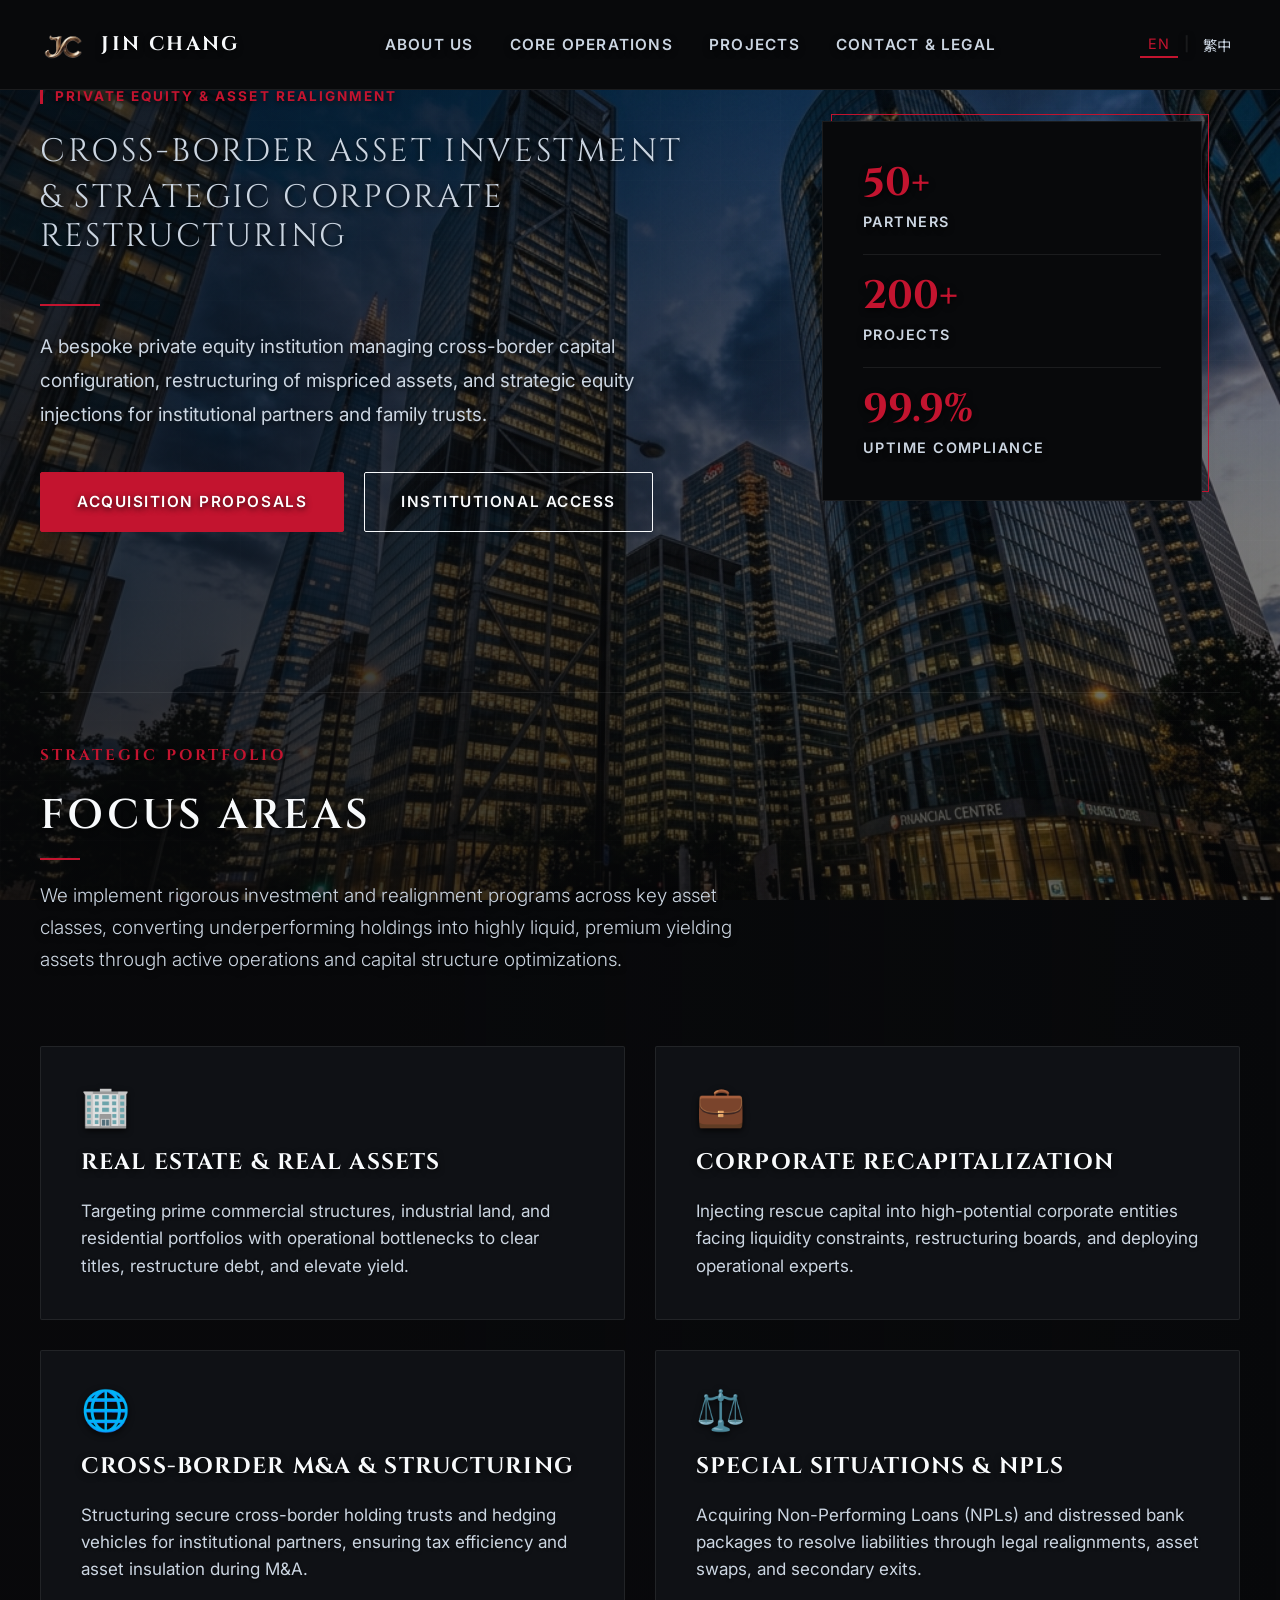
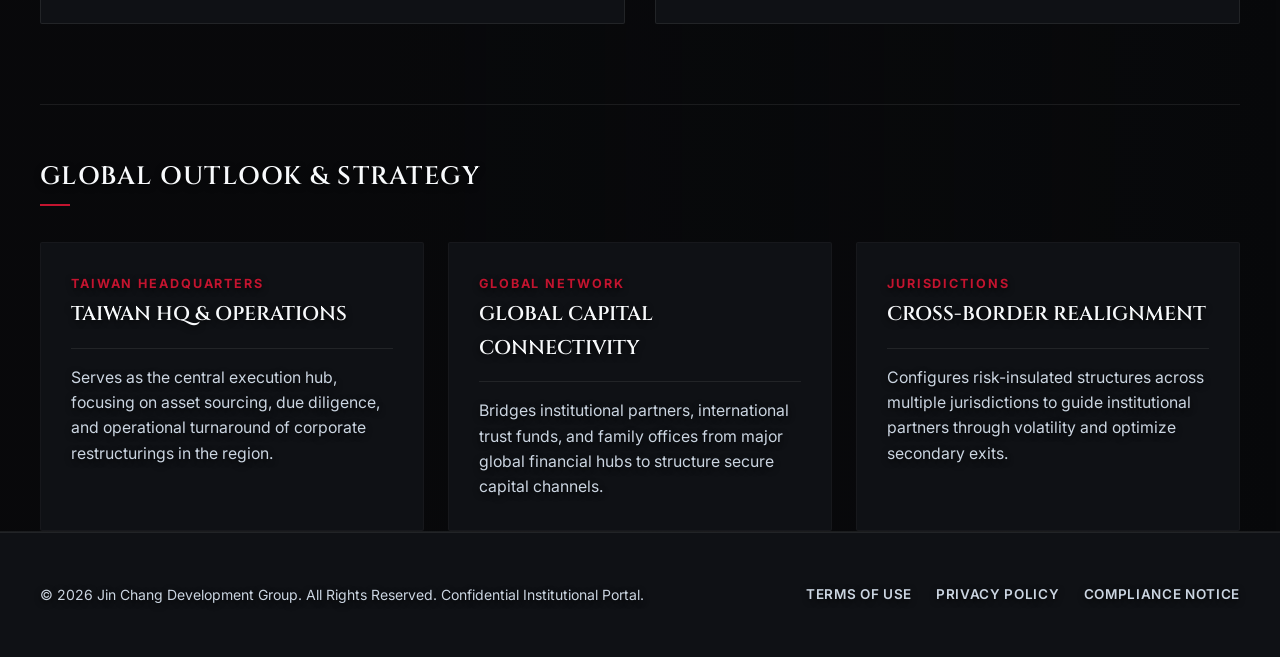
==== commit 0f23ce57: "fix: use dedicated hardware-locked fixed image element for zero mobile background zooming" ====
--- a/index.html
+++ b/index.html
@@ -28,6 +28,12 @@
 </head>
 
 <body>
+
+  <!-- Fixed Background Layer (Zero Mobile Zooming) -->
+  <div class="fixed-bg-container" aria-hidden="true">
+    <img src="assets/financial_skyscrapers.png" class="fixed-bg-img" alt="">
+    <div class="fixed-bg-overlay"></div>
+  </div>
 
   <!-- Thin Grid Overlay -->
   <div class="bg-grid-overlay"></div>
--- a/css/styles.css
+++ b/css/styles.css
@@ -89,19 +89,42 @@
 }
 
 body::before {
-  content: '';
+  display: none;
+}
+
+/* Fixed Background Layer (Zero Mobile Zooming Artifacts) */
+.fixed-bg-container {
   position: fixed;
   top: 0;
   left: 0;
+  width: 100vw;
+  height: 100vh;
+  z-index: -999;
+  pointer-events: none;
+  overflow: hidden;
+  -webkit-transform: translateZ(0);
+  transform: translateZ(0);
+  -webkit-backface-visibility: hidden;
+  backface-visibility: hidden;
+}
+
+.fixed-bg-img {
   width: 100%;
-  height: 100vh;
-  height: 100dvh;
-  background: 
-    linear-gradient(rgba(8, 9, 11, 0.4), rgba(8, 9, 11, 0.6)),
-    url('../assets/financial_skyscrapers.png') no-repeat center center;
-  background-size: cover;
-  z-index: -1;
-  pointer-events: none;
+  height: 100%;
+  object-fit: cover;
+  object-position: center center;
+  position: absolute;
+  top: 0;
+  left: 0;
+}
+
+.fixed-bg-overlay {
+  position: absolute;
+  top: 0;
+  left: 0;
+  width: 100%;
+  height: 100%;
+  background: linear-gradient(rgba(8, 9, 11, 0.4), rgba(8, 9, 11, 0.6));
 }
 
 a {
